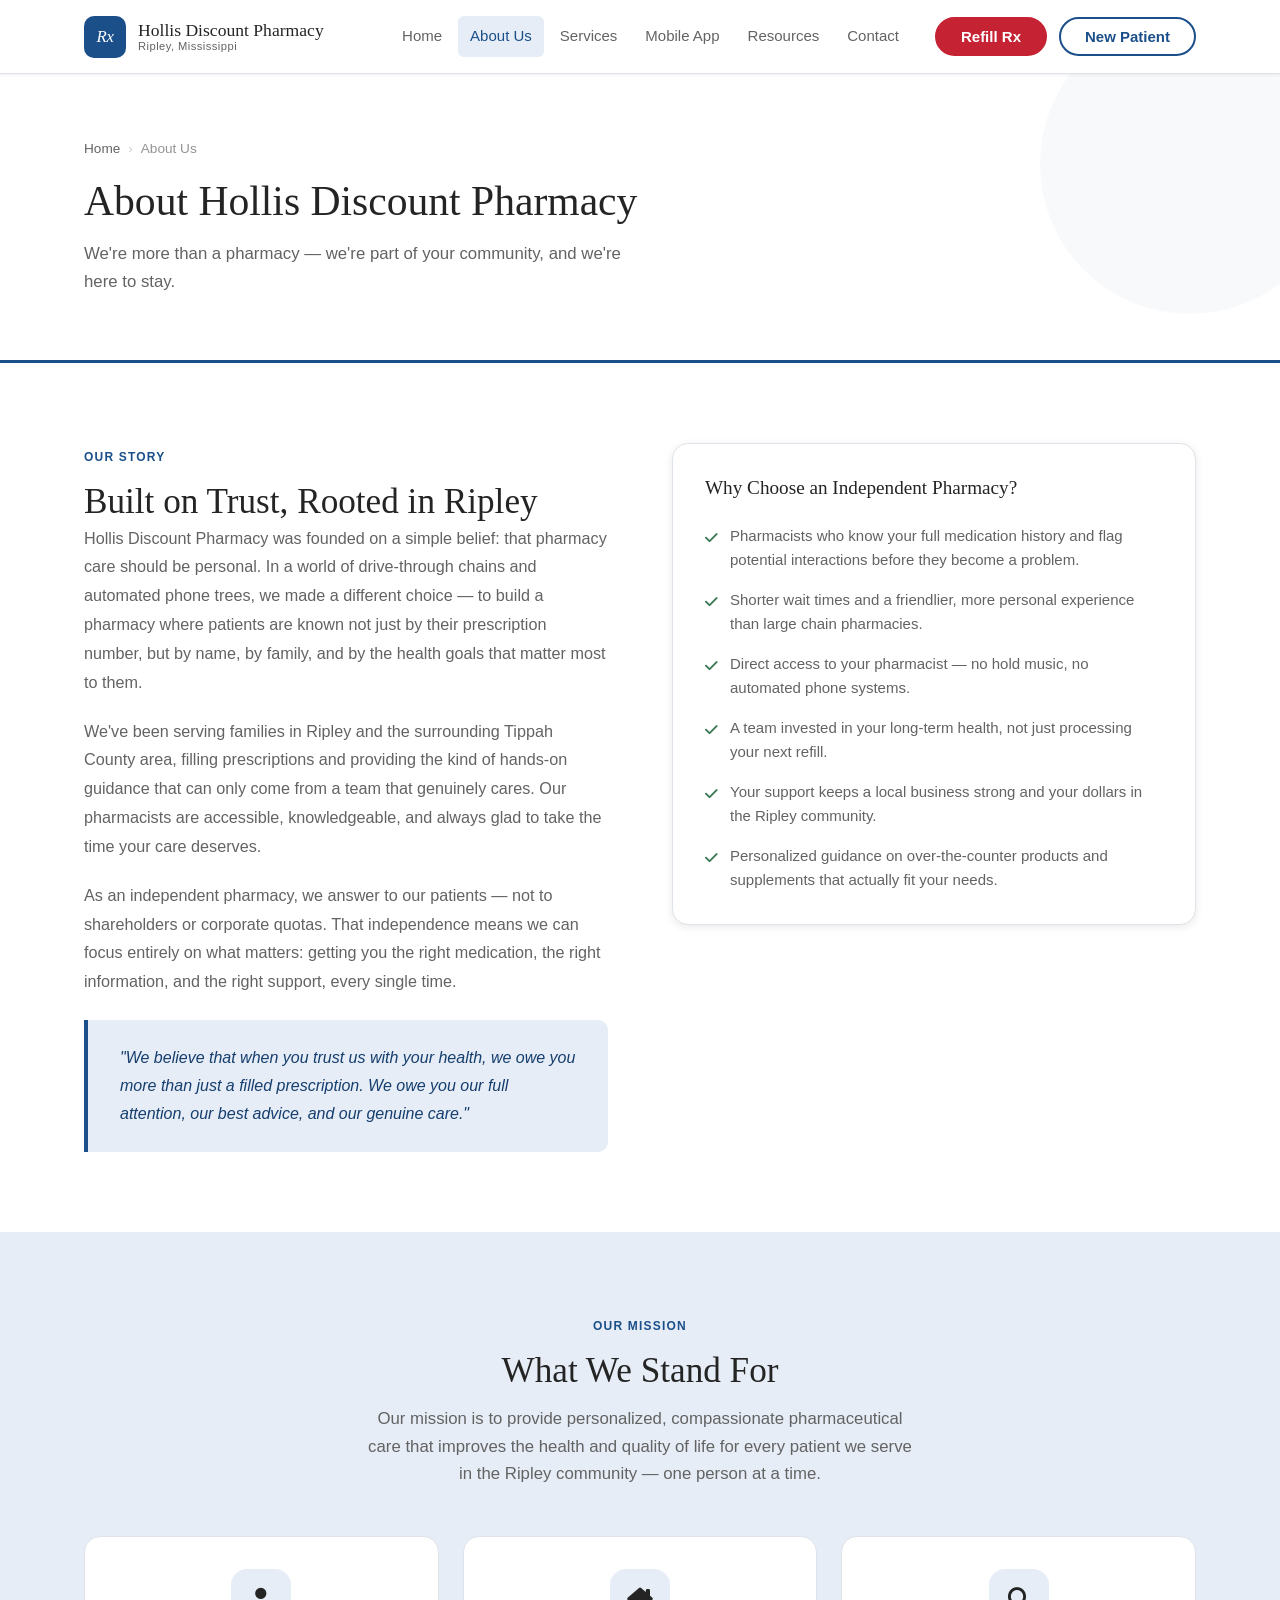
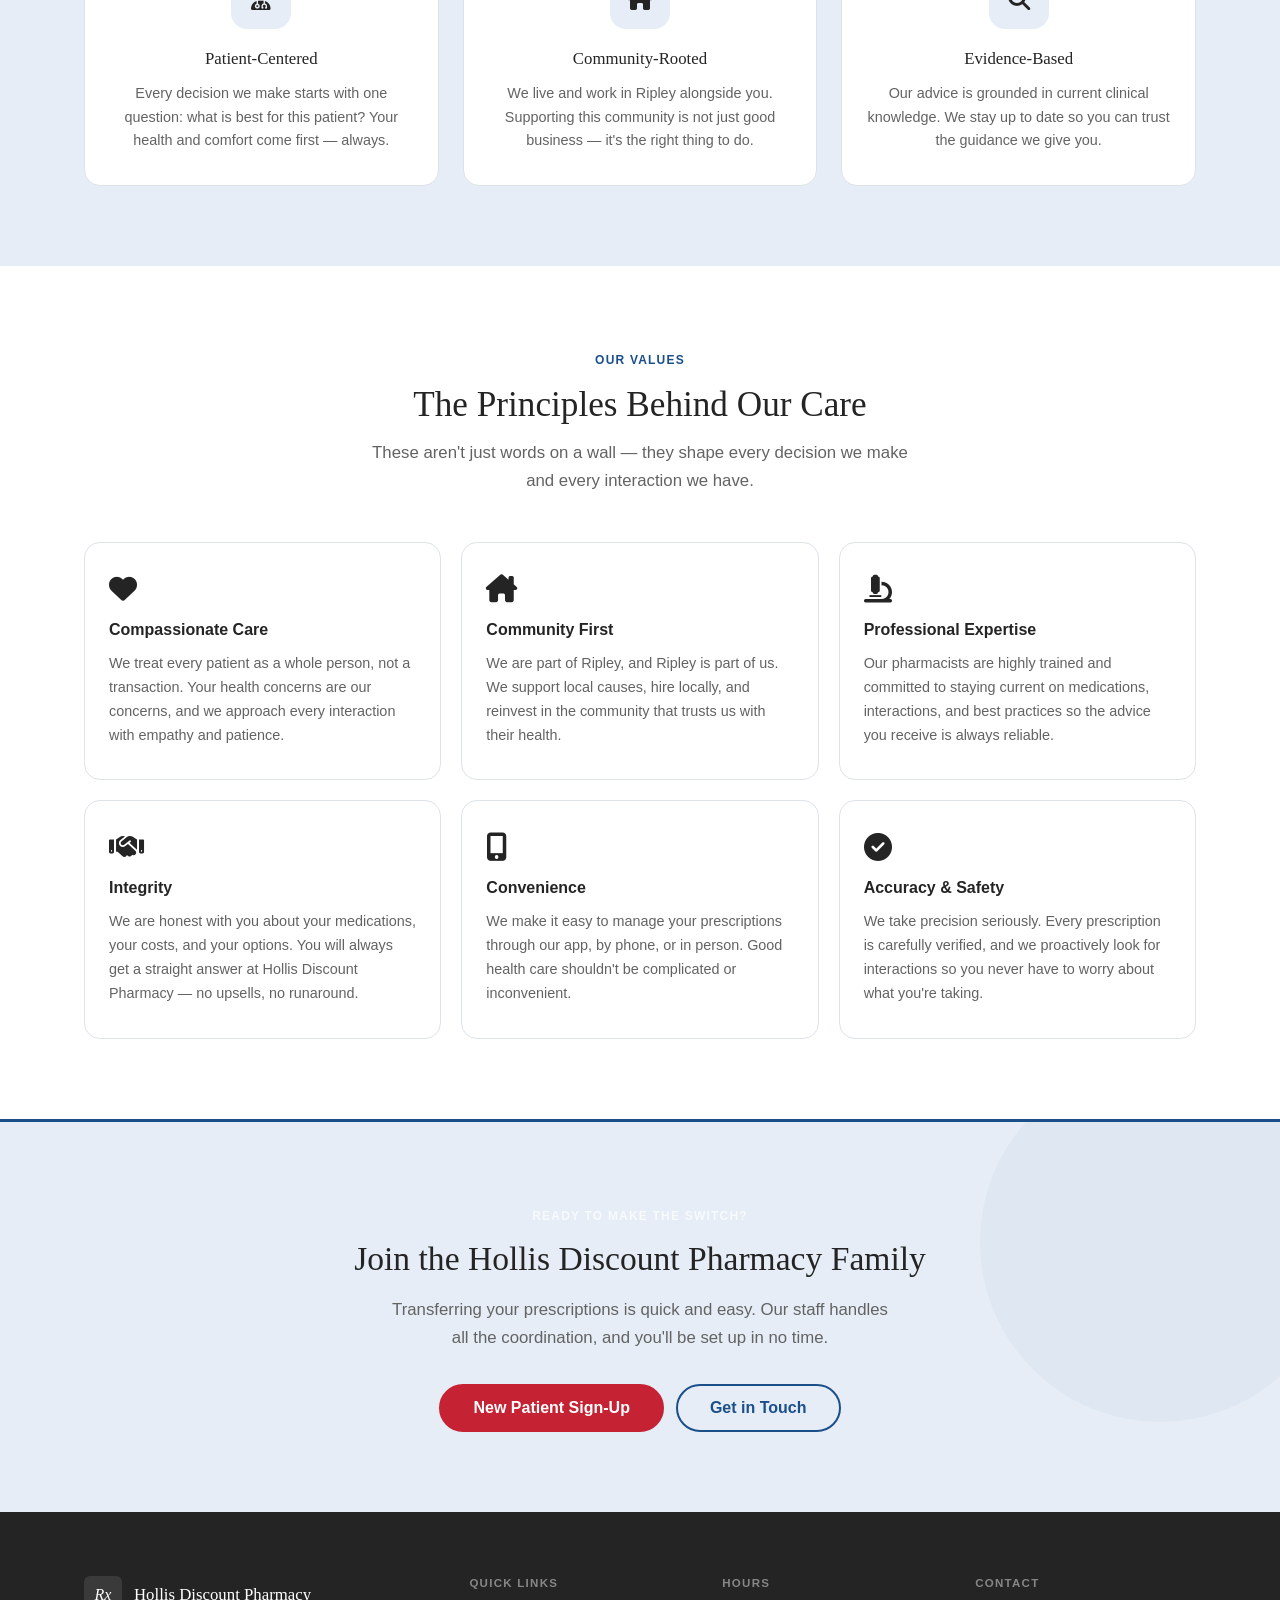
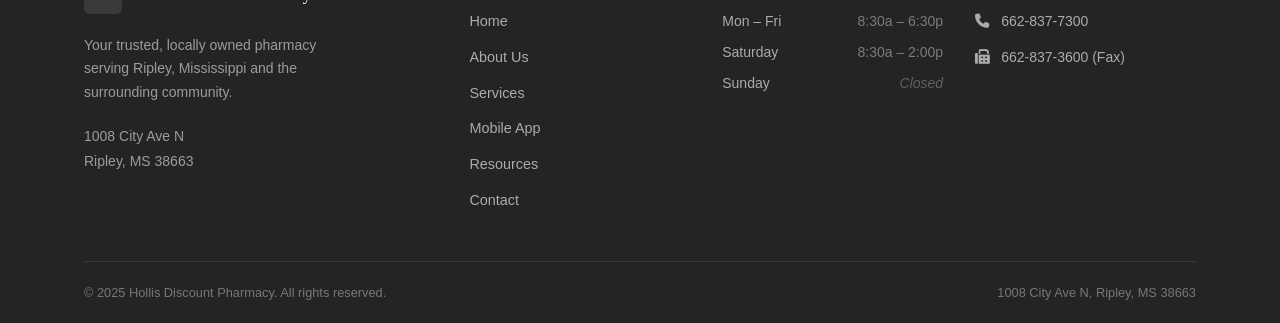
==== about.html @ 71c32801 "Initial commit" ====
<!DOCTYPE html>
<html lang="en">
<head>
  <meta charset="UTF-8" />
  <meta name="viewport" content="width=device-width, initial-scale=1.0" />
  <meta name="description" content="Learn about Hollis Discount Pharmacy — a locally owned, community-focused pharmacy in Ripley, Mississippi. Our story, mission, and core values." />
  <title>About Us — Hollis Discount Pharmacy</title>
  <link rel="stylesheet" href="styles.css" />
  <link rel="stylesheet" href="https://cdnjs.cloudflare.com/ajax/libs/font-awesome/6.5.1/css/all.min.css" />
</head>
<body>

  <!-- ============================================================
       SITE HEADER
       ============================================================ -->
  <header class="site-header">
    <div class="container header-inner">

      <a href="index.html" class="logo" aria-label="Hollis Discount Pharmacy — Home">
        <div class="logo-mark" aria-hidden="true">Rx</div>
        <div class="logo-text">
          <span class="logo-name">Hollis Discount Pharmacy</span>
          <span class="logo-tagline">Ripley, Mississippi</span>
        </div>
      </a>

      <nav class="main-nav" id="main-nav" aria-label="Main navigation">
        <ul class="nav-list">
          <li><a href="index.html">Home</a></li>
          <li><a href="about.html">About Us</a></li>
          <li><a href="services.html">Services</a></li>
          <li><a href="mobile-app.html">Mobile App</a></li>
          <li><a href="resources.html">Resources</a></li>
          <li><a href="contact.html">Contact</a></li>
        </ul>
        <div class="nav-mobile-actions">
          <a href="https://portal.digitalpharmacist.com/?pharmacy_id=de89efa8-b64d-4771-a202-6c72bf57dea4" class="btn btn-accent btn-lg">Refill a Prescription</a>
          <!-- TODO: Replace # with your new patient registration URL -->
          <a href="contact.html" class="btn btn-outline btn-lg">New Patient Sign-Up</a>
        </div>
      </nav>

      <div class="header-actions">
        <a href="https://portal.digitalpharmacist.com/?pharmacy_id=de89efa8-b64d-4771-a202-6c72bf57dea4" class="btn btn-accent">Refill Rx</a>
        <!-- TODO: Replace # with your new patient registration URL -->
        <a href="contact.html" class="btn btn-outline">New Patient</a>
      </div>

      <button
        class="mobile-menu-toggle"
        id="mobile-menu-toggle"
        aria-controls="main-nav"
        aria-expanded="false"
        aria-label="Toggle navigation menu"
      >
        <span></span>
        <span></span>
        <span></span>
      </button>

    </div>
  </header>
  <!-- END SITE HEADER -->


  <main>

    <!-- ────────────────────────────────────────────────────────
         PAGE HERO
         ──────────────────────────────────────────────────────── -->
    <section class="page-hero" aria-labelledby="page-title">
      <div class="container page-hero-inner">
        <nav class="breadcrumb" aria-label="Breadcrumb">
          <a href="index.html">Home</a>
          <span class="breadcrumb-sep" aria-hidden="true">›</span>
          <span aria-current="page">About Us</span>
        </nav>
        <h1 id="page-title">About Hollis Discount Pharmacy</h1>
        <p>We're more than a pharmacy — we're part of your community, and we're here to stay.</p>
      </div>
    </section>
    <!-- END PAGE HERO -->


    <!-- ────────────────────────────────────────────────────────
         OUR STORY
         ──────────────────────────────────────────────────────── -->
    <section class="section section--white" aria-labelledby="story-heading">
      <div class="container">
        <div class="story-grid">

          <div class="prose">
            <span class="section-label">Our Story</span>
            <h2 id="story-heading">Built on Trust, Rooted in Ripley</h2>
            <p>
              Hollis Discount Pharmacy was founded on a simple belief: that pharmacy care should be
              personal. In a world of drive-through chains and automated phone trees, we made
              a different choice — to build a pharmacy where patients are known not just by their
              prescription number, but by name, by family, and by the health goals that matter most
              to them.
            </p>
            <p>
              We've been serving families in Ripley and the surrounding Tippah County area,
              filling prescriptions and providing the kind of hands-on guidance that can only come
              from a team that genuinely cares. Our pharmacists are accessible, knowledgeable, and
              always glad to take the time your care deserves.
            </p>
            <p>
              As an independent pharmacy, we answer to our patients — not to shareholders or
              corporate quotas. That independence means we can focus entirely on what matters:
              getting you the right medication, the right information, and the right support,
              every single time.
            </p>

            <div class="story-callout">
              <p>
                "We believe that when you trust us with your health, we owe you more than just
                a filled prescription. We owe you our full attention, our best advice, and our
                genuine care."
              </p>
            </div>
          </div>

          <div>
            <div class="story-aside">
              <h3>Why Choose an Independent Pharmacy?</h3>
              <ul class="aside-list">
                <li class="aside-list-item">Pharmacists who know your full medication history and flag potential interactions before they become a problem.</li>
                <li class="aside-list-item">Shorter wait times and a friendlier, more personal experience than large chain pharmacies.</li>
                <li class="aside-list-item">Direct access to your pharmacist — no hold music, no automated phone systems.</li>
                <li class="aside-list-item">A team invested in your long-term health, not just processing your next refill.</li>
                <li class="aside-list-item">Your support keeps a local business strong and your dollars in the Ripley community.</li>
                <li class="aside-list-item">Personalized guidance on over-the-counter products and supplements that actually fit your needs.</li>
              </ul>
            </div>
          </div>

        </div>
      </div>
    </section>
    <!-- END OUR STORY -->


    <!-- ────────────────────────────────────────────────────────
         MISSION
         ──────────────────────────────────────────────────────── -->
    <section class="section section--alt" aria-labelledby="mission-heading">
      <div class="container">
        <div class="section-header section-header--center">
          <span class="section-label">Our Mission</span>
          <h2 id="mission-heading">What We Stand For</h2>
          <p>
            Our mission is to provide personalized, compassionate pharmaceutical care
            that improves the health and quality of life for every patient we serve in
            the Ripley community — one person at a time.
          </p>
        </div>

        <div class="grid-3">

          <div class="feature-card">
            <div class="feature-card-icon" aria-hidden="true"><i class="fa-solid fa-user-doctor"></i></div>
            <h3>Patient-Centered</h3>
            <p>
              Every decision we make starts with one question: what is best for this
              patient? Your health and comfort come first — always.
            </p>
          </div>

          <div class="feature-card">
            <div class="feature-card-icon" aria-hidden="true"><i class="fa-solid fa-house-chimney"></i></div>
            <h3>Community-Rooted</h3>
            <p>
              We live and work in Ripley alongside you. Supporting this community
              is not just good business — it's the right thing to do.
            </p>
          </div>

          <div class="feature-card">
            <div class="feature-card-icon" aria-hidden="true"><i class="fa-solid fa-magnifying-glass"></i></div>
            <h3>Evidence-Based</h3>
            <p>
              Our advice is grounded in current clinical knowledge. We stay up to date
              so you can trust the guidance we give you.
            </p>
          </div>

        </div>
      </div>
    </section>
    <!-- END MISSION -->


    <!-- ────────────────────────────────────────────────────────
         VALUES
         ──────────────────────────────────────────────────────── -->
    <section class="section section--white" aria-labelledby="values-heading">
      <div class="container">
        <div class="section-header section-header--center">
          <span class="section-label">Our Values</span>
          <h2 id="values-heading">The Principles Behind Our Care</h2>
          <p>These aren't just words on a wall — they shape every decision we make and every interaction we have.</p>
        </div>

        <div class="value-cards">

          <div class="value-card">
            <span class="value-card-icon" aria-hidden="true"><i class="fa-solid fa-heart"></i></span>
            <h3>Compassionate Care</h3>
            <p>We treat every patient as a whole person, not a transaction. Your health concerns are our concerns, and we approach every interaction with empathy and patience.</p>
          </div>

          <div class="value-card">
            <span class="value-card-icon" aria-hidden="true"><i class="fa-solid fa-house-chimney"></i></span>
            <h3>Community First</h3>
            <p>We are part of Ripley, and Ripley is part of us. We support local causes, hire locally, and reinvest in the community that trusts us with their health.</p>
          </div>

          <div class="value-card">
            <span class="value-card-icon" aria-hidden="true"><i class="fa-solid fa-microscope"></i></span>
            <h3>Professional Expertise</h3>
            <p>Our pharmacists are highly trained and committed to staying current on medications, interactions, and best practices so the advice you receive is always reliable.</p>
          </div>

          <div class="value-card">
            <span class="value-card-icon" aria-hidden="true"><i class="fa-solid fa-handshake"></i></span>
            <h3>Integrity</h3>
            <p>We are honest with you about your medications, your costs, and your options. You will always get a straight answer at Hollis Discount Pharmacy — no upsells, no runaround.</p>
          </div>

          <div class="value-card">
            <span class="value-card-icon" aria-hidden="true"><i class="fa-solid fa-mobile-screen-button"></i></span>
            <h3>Convenience</h3>
            <p>We make it easy to manage your prescriptions through our app, by phone, or in person. Good health care shouldn't be complicated or inconvenient.</p>
          </div>

          <div class="value-card">
            <span class="value-card-icon" aria-hidden="true"><i class="fa-solid fa-circle-check"></i></span>
            <h3>Accuracy & Safety</h3>
            <p>We take precision seriously. Every prescription is carefully verified, and we proactively look for interactions so you never have to worry about what you're taking.</p>
          </div>

        </div>
      </div>
    </section>
    <!-- END VALUES -->


    <!-- ────────────────────────────────────────────────────────
         CTA STRIP
         ──────────────────────────────────────────────────────── -->
    <section class="cta-strip" aria-labelledby="about-cta-heading">
      <div class="container">
        <span class="section-label section-label--light">Ready to Make the Switch?</span>
        <h2 id="about-cta-heading">Join the Hollis Discount Pharmacy Family</h2>
        <p>
          Transferring your prescriptions is quick and easy. Our staff handles all the
          coordination, and you'll be set up in no time.
        </p>
        <div class="btn-group">
          <!-- TODO: Replace # with your new patient registration URL -->
          <a href="contact.html" class="btn btn-accent btn-lg">New Patient Sign-Up</a>
          <a href="contact.html" class="btn btn-outline btn-lg">Get in Touch</a>
        </div>
      </div>
    </section>
    <!-- END CTA STRIP -->

  </main>


  <!-- ============================================================
       SITE FOOTER
       ============================================================ -->
  <footer class="site-footer" aria-label="Site footer">
    <div class="container">
      <div class="footer-grid">

        <div class="footer-col">
          <a href="index.html" class="footer-logo" aria-label="Hollis Discount Pharmacy — Home">
            <div class="footer-logo-mark" aria-hidden="true">Rx</div>
            <span class="footer-logo-name">Hollis Discount Pharmacy</span>
          </a>
          <p class="footer-tagline">
            Your trusted, locally owned pharmacy serving Ripley, Mississippi
            and the surrounding community.
          </p>
          <address class="footer-address">
            1008 City Ave N<br>
            Ripley, MS 38663
          </address>
        </div>

        <div class="footer-col">
          <h4>Quick Links</h4>
          <nav class="footer-links" aria-label="Footer navigation">
            <a href="index.html">Home</a>
            <a href="about.html">About Us</a>
            <a href="services.html">Services</a>
            <a href="mobile-app.html">Mobile App</a>
            <a href="resources.html">Resources</a>
            <a href="contact.html">Contact</a>
          </nav>
        </div>

        <div class="footer-col">
          <h4>Hours</h4>
          <div class="footer-hours">
            <div class="footer-hours-row">
              <span>Mon – Fri</span>
              <span>8:30a – 6:30p</span>
            </div>
            <div class="footer-hours-row">
              <span>Saturday</span>
              <span>8:30a – 2:00p</span>
            </div>
            <div class="footer-hours-row">
              <span>Sunday</span>
              <span class="closed">Closed</span>
            </div>
          </div>
        </div>

        <div class="footer-col">
          <h4>Contact</h4>
          <div class="footer-contact-links">
            <a href="tel:6628377300" class="footer-contact-link">
              <span aria-hidden="true"><i class="fa-solid fa-phone"></i></span> 662-837-7300
            </a>
            <a href="tel:6628373600" class="footer-contact-link">
              <span aria-hidden="true"><i class="fa-solid fa-fax"></i></span> 662-837-3600 (Fax)
            </a>
          </div>
        </div>

      </div>

      <div class="footer-bottom">
        <span>&copy; 2025 Hollis Discount Pharmacy. All rights reserved.</span>
        <span>1008 City Ave N, Ripley, MS 38663</span>
      </div>
    </div>
  </footer>
  <!-- END SITE FOOTER -->


  <script src="script.js"></script>
</body>
</html>
---- styles.css ----
/* ==================================================
   Hollis Discount Pharmacy — Main Stylesheet
   styles.css
   ==================================================

   Table of Contents
   -------------------------------------------------
   1.  CSS Custom Properties
   2.  Reset & Base
   3.  Typography
   4.  Container & Layout
   5.  Buttons
   6.  Site Header & Logo
   7.  Navigation
   8.  Mobile Menu Toggle
   9.  Home Hero
   10. Quick Action Cards
   11. Welcome / Trust Section
   12. Hours Section
   13. Contact Info Strip
   14. CTA Strip
   15. Subpage Hero (Interior Pages)
   16. Content Sections (Shared)
   17. Service Items
   18. Value / Feature Cards
   19. About Page
   20. Mobile App Page
   21. Resources & FAQ Page
   22. Contact Page
   23. Contact Form
   24. Map Placeholder
   25. Site Footer
   26. Utilities
   27. Responsive — Tablet (max-width: 960px)
   28. Responsive — Mobile (max-width: 640px)
   ================================================== */


/* ─── 1. CSS Custom Properties ─────────────────────────────── */

:root {
  /* Brand colors */
  --clr-primary:         #1B4F8A;
  --clr-primary-dark:    #153E6E;
  --clr-primary-darker:  #0E2A4D;
  --clr-primary-light:   #E6EDF6;

  --clr-accent:          #C52233;
  --clr-accent-dark:     #A41C2B;
  --clr-accent-light:    #FCEBED;

  --clr-green:           #3A7855;
  --clr-green-light:     #E8F4ED;

  /* Neutrals */
  --clr-text:            #242424;
  --clr-text-muted:      #636363;
  --clr-text-light:      #939393;
  --clr-bg:              #FFFFFF;
  --clr-bg-alt:          #E6EDF6;
  --clr-white:           #FFFFFF;
  --clr-border:          #DDE3E8;
  --clr-border-dark:     #C5CDD4;

  /* Spacing scale */
  --sp-1:   0.25rem;
  --sp-2:   0.5rem;
  --sp-3:   0.75rem;
  --sp-4:   1rem;
  --sp-5:   1.25rem;
  --sp-6:   1.5rem;
  --sp-8:   2rem;
  --sp-10:  2.5rem;
  --sp-12:  3rem;
  --sp-16:  4rem;
  --sp-20:  5rem;
  --sp-24:  6rem;

  /* Border radius */
  --r-xs:   4px;
  --r-sm:   6px;
  --r:      10px;
  --r-lg:   16px;
  --r-xl:   24px;
  --r-full: 9999px;

  /* Shadows */
  --sh-xs: 0 1px 3px rgba(0, 0, 0, 0.07);
  --sh-sm: 0 2px 8px rgba(0, 0, 0, 0.09);
  --sh:    0 4px 16px rgba(0, 0, 0, 0.11);
  --sh-md: 0 8px 24px rgba(0, 0, 0, 0.13);
  --sh-lg: 0 16px 48px rgba(0, 0, 0, 0.15);

  /* Typography */
  --font-body:  -apple-system, BlinkMacSystemFont, 'Segoe UI', Roboto,
                Oxygen-Sans, Ubuntu, Cantarell, 'Helvetica Neue', sans-serif;
  --font-serif: Georgia, 'Palatino Linotype', 'Book Antiqua', Palatino, serif;

  /* Layout */
  --max-w:  1160px;
  --hdr-h:  74px;

  /* Transitions */
  --tr:      0.18s ease;
  --tr-slow: 0.30s ease;
}


/* ─── 2. Reset & Base ───────────────────────────────────────── */

*,
*::before,
*::after {
  box-sizing: border-box;
  margin: 0;
  padding: 0;
}

html {
  scroll-behavior: smooth;
  -webkit-text-size-adjust: 100%;
}

body {
  font-family: var(--font-body);
  font-size: 1rem;
  line-height: 1.65;
  color: var(--clr-text);
  background-color: var(--clr-bg);
  -webkit-font-smoothing: antialiased;
  -moz-osx-font-smoothing: grayscale;
}

body.nav-is-open {
  overflow: hidden;
}

img {
  max-width: 100%;
  height: auto;
  display: block;
}

a {
  color: var(--clr-primary);
  text-decoration: none;
  transition: color var(--tr);
}

a:hover {
  color: var(--clr-primary-dark);
}

ul,
ol {
  list-style: none;
}

table {
  border-collapse: collapse;
  width: 100%;
}

input,
textarea,
select,
button {
  font-family: inherit;
  font-size: inherit;
}


/* ─── 3. Typography ─────────────────────────────────────────── */

h1,
h2,
h3,
h4,
h5,
h6 {
  font-family: var(--font-serif);
  line-height: 1.25;
  color: var(--clr-text);
  font-weight: normal;
}

h1 { font-size: clamp(2rem, 5vw, 3rem); }
h2 { font-size: clamp(1.6rem, 3.5vw, 2.2rem); }
h3 { font-size: clamp(1.15rem, 2.5vw, 1.5rem); }
h4 { font-size: 1rem;      font-family: var(--font-body); font-weight: 700; }
h5 { font-size: 0.9375rem; font-family: var(--font-body); font-weight: 700; }

p {
  margin-bottom: var(--sp-4);
  color: var(--clr-text-muted);
  max-width: 68ch;
}

p:last-child {
  margin-bottom: 0;
}

strong {
  color: var(--clr-text);
  font-weight: 600;
}

/* Eyebrow / section labels */
.section-label {
  display: inline-block;
  font-family: var(--font-body);
  font-size: 0.75rem;
  font-weight: 700;
  letter-spacing: 0.1em;
  text-transform: uppercase;
  color: var(--clr-primary);
  margin-bottom: var(--sp-3);
}

.section-label--accent {
  color: var(--clr-accent);
}

.section-label--light {
  color: rgba(255, 255, 255, 0.70);
}


/* ─── 4. Container & Layout ─────────────────────────────────── */

.container {
  width: 100%;
  max-width: var(--max-w);
  margin-left: auto;
  margin-right: auto;
  padding-left: var(--sp-6);
  padding-right: var(--sp-6);
}

.section {
  padding-top: var(--sp-20);
  padding-bottom: var(--sp-20);
}

.section--sm {
  padding-top: var(--sp-12);
  padding-bottom: var(--sp-12);
}

.section--lg {
  padding-top: var(--sp-24);
  padding-bottom: var(--sp-24);
}

.section--alt   { background-color: var(--clr-bg-alt); }
.section--white { background-color: var(--clr-white); }
.section--primary { background-color: var(--clr-primary-light); color: var(--clr-text); }
.section--dark    { background-color: #242424; color: var(--clr-white); }

.section-header {
  margin-bottom: var(--sp-12);
}

.section-header h2 {
  margin-bottom: var(--sp-3);
}

.section-header p {
  font-size: 1.05rem;
  max-width: 60ch;
}

.section-header--center {
  text-align: center;
}

.section-header--center p {
  margin-left: auto;
  margin-right: auto;
}

/* Grid helpers */
.grid-2 {
  display: grid;
  grid-template-columns: 1fr 1fr;
  gap: var(--sp-8);
  align-items: start;
}

.grid-3 {
  display: grid;
  grid-template-columns: repeat(3, 1fr);
  gap: var(--sp-6);
}

.grid-4 {
  display: grid;
  grid-template-columns: repeat(4, 1fr);
  gap: var(--sp-6);
}


/* ─── 5. Buttons ────────────────────────────────────────────── */

.btn {
  display: inline-flex;
  align-items: center;
  justify-content: center;
  gap: var(--sp-2);
  padding: 0.625rem var(--sp-6);
  border: 2px solid transparent;
  border-radius: var(--r-full);
  font-family: var(--font-body);
  font-size: 0.9375rem;
  font-weight: 600;
  line-height: 1;
  cursor: pointer;
  text-decoration: none;
  white-space: nowrap;
  transition: background-color var(--tr), color var(--tr),
              border-color var(--tr), transform var(--tr), box-shadow var(--tr);
  -webkit-user-select: none;
  user-select: none;
}

.btn:focus-visible {
  outline: 3px solid var(--clr-accent);
  outline-offset: 3px;
}

.btn:active {
  transform: translateY(1px);
}

/* Primary — teal fill */
.btn-primary {
  background-color: var(--clr-primary);
  border-color: var(--clr-primary);
  color: var(--clr-white);
}

.btn-primary:hover {
  background-color: var(--clr-primary-dark);
  border-color: var(--clr-primary-dark);
  color: var(--clr-white);
  box-shadow: var(--sh-sm);
}

/* Accent — orange fill (main CTA) */
.btn-accent {
  background-color: var(--clr-accent);
  border-color: var(--clr-accent);
  color: var(--clr-white);
}

.btn-accent:hover {
  background-color: var(--clr-accent-dark);
  border-color: var(--clr-accent-dark);
  color: var(--clr-white);
  box-shadow: var(--sh-sm);
}

/* Outline — teal border on light background */
.btn-outline {
  background-color: transparent;
  border-color: var(--clr-primary);
  color: var(--clr-primary);
}

.btn-outline:hover {
  background-color: var(--clr-primary);
  color: var(--clr-white);
}

/* Outline white — white border on dark background */
.btn-outline-white {
  background-color: transparent;
  border-color: rgba(255, 255, 255, 0.70);
  color: var(--clr-white);
}

.btn-outline-white:hover {
  background-color: var(--clr-white);
  border-color: var(--clr-white);
  color: var(--clr-primary-dark);
}

/* Ghost */
.btn-ghost {
  background-color: transparent;
  border-color: transparent;
  color: var(--clr-primary);
  padding-left: var(--sp-3);
  padding-right: var(--sp-3);
}

.btn-ghost:hover {
  background-color: var(--clr-primary-light);
  color: var(--clr-primary-dark);
}

/* Sizes */
.btn-sm {
  padding: var(--sp-2) var(--sp-4);
  font-size: 0.875rem;
}

.btn-lg {
  padding: 0.875rem var(--sp-8);
  font-size: 1rem;
}

/* Button group */
.btn-group {
  display: flex;
  flex-wrap: wrap;
  gap: var(--sp-3);
  align-items: center;
}


/* ─── 6. Site Header & Logo ─────────────────────────────────── */

.site-header {
  position: sticky;
  top: 0;
  left: 0;
  right: 0;
  z-index: 100;
  height: var(--hdr-h);
  background-color: var(--clr-white);
  border-bottom: 1px solid var(--clr-border);
  box-shadow: var(--sh-xs);
}

.header-inner {
  display: flex;
  align-items: center;
  gap: var(--sp-6);
  height: 100%;
}

.logo {
  display: flex;
  align-items: center;
  gap: var(--sp-3);
  text-decoration: none;
  flex-shrink: 0;
}

.logo-mark {
  width: 42px;
  height: 42px;
  background-color: var(--clr-primary);
  border-radius: var(--r);
  display: flex;
  align-items: center;
  justify-content: center;
  color: var(--clr-white);
  font-family: var(--font-serif);
  font-size: 1.05rem;
  font-style: italic;
  flex-shrink: 0;
  letter-spacing: -0.02em;
  transition: background-color var(--tr);
}

.logo:hover .logo-mark {
  background-color: var(--clr-primary-dark);
}

.logo-text {
  display: flex;
  flex-direction: column;
  line-height: 1.15;
}

.logo-name {
  font-family: var(--font-serif);
  font-size: 1.1rem;
  color: var(--clr-text);
  font-weight: normal;
  transition: color var(--tr);
}

.logo-tagline {
  font-size: 0.7rem;
  color: var(--clr-text-muted);
  letter-spacing: 0.04em;
}

.logo:hover .logo-name {
  color: var(--clr-primary);
}


/* ─── 7. Navigation ─────────────────────────────────────────── */

.main-nav {
  margin-left: auto;
}

.nav-list {
  display: flex;
  align-items: center;
  gap: var(--sp-1);
}

.nav-list a {
  display: block;
  padding: var(--sp-2) var(--sp-3);
  font-size: 0.9375rem;
  font-weight: 500;
  color: var(--clr-text-muted);
  border-radius: var(--r-sm);
  text-decoration: none;
  transition: color var(--tr), background-color var(--tr);
}

.nav-list a:hover,
.nav-list a.active {
  color: var(--clr-primary);
  background-color: var(--clr-primary-light);
}

.header-actions {
  display: flex;
  align-items: center;
  gap: var(--sp-3);
  flex-shrink: 0;
}

/* Mobile actions shown inside the open nav panel */
.nav-mobile-actions {
  display: none;
}


/* ─── 8. Mobile Menu Toggle ─────────────────────────────────── */

.mobile-menu-toggle {
  display: none;
  flex-direction: column;
  justify-content: center;
  gap: 5px;
  width: 40px;
  height: 40px;
  background: none;
  border: none;
  border-radius: var(--r-sm);
  cursor: pointer;
  padding: var(--sp-2);
  margin-left: auto;
  flex-shrink: 0;
  transition: background-color var(--tr);
}

.mobile-menu-toggle:hover {
  background-color: var(--clr-primary-light);
}

.mobile-menu-toggle span {
  display: block;
  width: 100%;
  height: 2px;
  background-color: var(--clr-text);
  border-radius: 2px;
  transition: transform var(--tr), opacity var(--tr);
  transform-origin: center;
}

.mobile-menu-toggle.is-active span:nth-child(1) {
  transform: translateY(7px) rotate(45deg);
}

.mobile-menu-toggle.is-active span:nth-child(2) {
  opacity: 0;
  transform: scaleX(0);
}

.mobile-menu-toggle.is-active span:nth-child(3) {
  transform: translateY(-7px) rotate(-45deg);
}


/* ─── 9. Home Hero ──────────────────────────────────────────── */

.hero {
  background: var(--clr-white);
  color: var(--clr-text);
  padding: var(--sp-24) 0;
  position: relative;
  overflow: hidden;
  border-bottom: 3px solid var(--clr-primary);
}

/* Decorative background shapes */
.hero::before {
  content: '';
  position: absolute;
  top: -80px;
  right: -80px;
  width: 440px;
  height: 440px;
  background: rgba(27, 79, 138, 0.03);
  border-radius: 50%;
  pointer-events: none;
}

.hero::after {
  content: '';
  position: absolute;
  bottom: -100px;
  left: 8%;
  width: 320px;
  height: 320px;
  background: rgba(27, 79, 138, 0.03);
  border-radius: 50%;
  pointer-events: none;
}

.hero-inner {
  position: relative;
  z-index: 1;
  max-width: 720px;
}

.hero-badge {
  display: inline-flex;
  align-items: center;
  gap: var(--sp-2);
  background: var(--clr-primary-light);
  border: 1px solid var(--clr-border);
  border-radius: var(--r-full);
  padding: var(--sp-2) var(--sp-4);
  font-size: 0.78rem;
  font-weight: 700;
  letter-spacing: 0.07em;
  text-transform: uppercase;
  color: var(--clr-primary);
  margin-bottom: var(--sp-5);
}

.hero-badge-dot {
  width: 7px;
  height: 7px;
  background-color: var(--clr-primary);
  border-radius: 50%;
  display: inline-block;
  flex-shrink: 0;
}

.hero h1 {
  color: var(--clr-text);
  margin-bottom: var(--sp-5);
  font-size: clamp(2.1rem, 5vw, 3.25rem);
  line-height: 1.18;
}

.hero-sub {
  font-size: 1.1rem;
  color: var(--clr-text-muted);
  max-width: 55ch;
  line-height: 1.75;
  margin-bottom: var(--sp-8);
}

.hero-actions {
  display: flex;
  flex-wrap: wrap;
  gap: var(--sp-3);
  align-items: center;
  margin-bottom: var(--sp-8);
}

.hero-note {
  font-size: 0.875rem;
  color: var(--clr-text-light);
  border-top: 1px solid var(--clr-border);
  padding-top: var(--sp-5);
}

.hero-note strong {
  color: var(--clr-text-muted);
}


/* ─── 10. Quick Action Cards ────────────────────────────────── */

.action-cards {
  display: grid;
  grid-template-columns: repeat(4, 1fr);
  gap: var(--sp-5);
}

.action-card {
  background-color: var(--clr-white);
  border-radius: var(--r-lg);
  box-shadow: var(--sh);
  padding: var(--sp-8) var(--sp-6);
  text-align: center;
  text-decoration: none;
  color: var(--clr-text);
  border: 1px solid var(--clr-border);
  display: flex;
  flex-direction: column;
  align-items: center;
  gap: var(--sp-3);
  transition: transform var(--tr-slow), box-shadow var(--tr-slow), border-color var(--tr);
}

.action-card:hover {
  transform: translateY(-5px);
  box-shadow: var(--sh-lg);
  border-color: var(--clr-primary);
  color: var(--clr-text);
}

.action-card-icon {
  width: 56px;
  height: 56px;
  border-radius: var(--r);
  display: flex;
  align-items: center;
  justify-content: center;
  font-size: 1.4rem;
  flex-shrink: 0;
}

.action-card-icon--primary { background-color: var(--clr-primary-light); color: var(--clr-primary); }
.action-card-icon--accent  { background-color: var(--clr-accent-light);  color: var(--clr-accent); }
.action-card-icon--green   { background-color: var(--clr-green-light);   color: var(--clr-green); }

.action-card h3 {
  font-family: var(--font-body);
  font-size: 0.9375rem;
  font-weight: 700;
  color: var(--clr-text);
  line-height: 1.3;
}

.action-card p {
  font-size: 0.875rem;
  color: var(--clr-text-muted);
  margin: 0;
  max-width: none;
  line-height: 1.55;
}

.action-card-arrow {
  font-size: 1rem;
  color: var(--clr-primary);
  font-weight: 700;
  margin-top: var(--sp-1);
}


/* ─── 11. Welcome / Trust Section ───────────────────────────── */

.welcome-grid {
  display: grid;
  grid-template-columns: 1fr 1fr;
  gap: var(--sp-12);
  align-items: start;
}

.welcome-text h2 {
  margin-bottom: var(--sp-5);
}

.trust-points {
  display: flex;
  flex-direction: column;
  gap: var(--sp-6);
}

.trust-point {
  display: flex;
  gap: var(--sp-4);
  align-items: flex-start;
}

.trust-point-icon {
  width: 44px;
  height: 44px;
  flex-shrink: 0;
  background-color: var(--clr-primary-light);
  border-radius: var(--r);
  display: flex;
  align-items: center;
  justify-content: center;
  font-size: 1.15rem;
}

.trust-point-body h4 {
  margin-bottom: var(--sp-1);
}

.trust-point-body p {
  font-size: 0.9rem;
  margin: 0;
  max-width: none;
}


/* ─── 12. Hours Section ─────────────────────────────────────── */

.hours-grid {
  display: grid;
  grid-template-columns: 1fr 1fr;
  gap: var(--sp-12);
  align-items: start;
}

.hours-info h2 {
  margin-bottom: var(--sp-5);
}

.hours-table-wrap {
  overflow-x: auto;
}

.hours-table {
  width: 100%;
  border-radius: var(--r);
  overflow: hidden;
  box-shadow: var(--sh-sm);
  background-color: var(--clr-white);
}

.hours-table tr {
  border-bottom: 1px solid var(--clr-border);
}

.hours-table tr:last-child {
  border-bottom: none;
}

.hours-table td {
  padding: var(--sp-4) var(--sp-5);
  font-size: 0.9375rem;
}

.hours-table td:first-child {
  font-weight: 600;
  color: var(--clr-text);
  width: 50%;
}

.hours-table td:last-child {
  color: var(--clr-text-muted);
  text-align: right;
}

.hours-closed {
  color: var(--clr-text-light) !important;
  font-style: italic;
}

.hours-contact-links {
  display: flex;
  flex-direction: column;
  gap: var(--sp-3);
  margin-top: var(--sp-6);
}

.hours-contact-link {
  display: flex;
  align-items: center;
  gap: var(--sp-3);
  font-size: 0.9375rem;
  font-weight: 500;
  color: var(--clr-text);
  text-decoration: none;
  padding: var(--sp-3) var(--sp-4);
  background-color: var(--clr-white);
  border-radius: var(--r);
  border: 1px solid var(--clr-border);
  transition: border-color var(--tr), box-shadow var(--tr), color var(--tr);
}

.hours-contact-link:hover {
  border-color: var(--clr-primary);
  box-shadow: var(--sh-sm);
  color: var(--clr-primary);
}

.hours-contact-link span {
  font-size: 1rem;
}


/* ─── 13. Contact Info Strip ────────────────────────────────── */

.contact-strip {
  background-color: var(--clr-white);
  border-top: 1px solid var(--clr-border);
  border-bottom: 1px solid var(--clr-border);
}

.contact-strip-inner {
  display: flex;
  align-items: center;
  justify-content: space-between;
  gap: var(--sp-6);
  flex-wrap: wrap;
  padding: var(--sp-8) 0;
}

.contact-strip-item {
  display: flex;
  align-items: center;
  gap: var(--sp-3);
  font-size: 0.9375rem;
}

.contact-strip-icon {
  width: 38px;
  height: 38px;
  background-color: var(--clr-primary-light);
  border-radius: var(--r);
  display: flex;
  align-items: center;
  justify-content: center;
  font-size: 0.95rem;
  flex-shrink: 0;
}

.contact-strip-item strong {
  display: block;
  font-size: 0.72rem;
  text-transform: uppercase;
  letter-spacing: 0.06em;
  color: var(--clr-text-light);
  margin-bottom: 2px;
  font-weight: 700;
}

.contact-strip-item a,
.contact-strip-item span {
  color: var(--clr-text);
  font-weight: 500;
}

.contact-strip-item a:hover {
  color: var(--clr-primary);
}


/* ─── 14. CTA Strip ─────────────────────────────────────────── */

.cta-strip {
  background: var(--clr-primary-light);
  color: var(--clr-text);
  padding: var(--sp-20) 0;
  text-align: center;
  position: relative;
  overflow: hidden;
  border-top: 3px solid var(--clr-primary);
}

.cta-strip::before {
  content: '';
  position: absolute;
  top: -60px;
  right: -60px;
  width: 360px;
  height: 360px;
  background: rgba(27, 79, 138, 0.03);
  border-radius: 50%;
  pointer-events: none;
}

.cta-strip h2 {
  color: var(--clr-text);
  margin-bottom: var(--sp-4);
  font-size: clamp(1.5rem, 3.5vw, 2.1rem);
  position: relative;
  z-index: 1;
}

.cta-strip p {
  color: var(--clr-text-muted);
  max-width: 54ch;
  margin-left: auto;
  margin-right: auto;
  margin-bottom: var(--sp-8);
  font-size: 1.05rem;
  position: relative;
  z-index: 1;
}

.cta-strip .btn-group {
  justify-content: center;
  position: relative;
  z-index: 1;
}


/* ─── 15. Subpage Hero ──────────────────────────────────────── */

.page-hero {
  background: var(--clr-white);
  color: var(--clr-text);
  padding: var(--sp-16) 0;
  position: relative;
  overflow: hidden;
  border-bottom: 3px solid var(--clr-primary);
}

.page-hero::before {
  content: '';
  position: absolute;
  top: -60px;
  right: -60px;
  width: 300px;
  height: 300px;
  background: rgba(27, 79, 138, 0.03);
  border-radius: 50%;
  pointer-events: none;
}

.page-hero-inner {
  position: relative;
  z-index: 1;
}

.page-hero h1 {
  color: var(--clr-text);
  margin-bottom: var(--sp-3);
  font-size: clamp(1.8rem, 4vw, 2.6rem);
}

.page-hero p {
  color: var(--clr-text-muted);
  font-size: 1.05rem;
  max-width: 58ch;
  margin: 0;
}

.breadcrumb {
  display: flex;
  align-items: center;
  gap: var(--sp-2);
  font-size: 0.85rem;
  color: var(--clr-text-light);
  margin-bottom: var(--sp-4);
}

.breadcrumb a {
  color: var(--clr-text-muted);
  text-decoration: none;
  transition: color var(--tr);
}

.breadcrumb a:hover {
  color: var(--clr-primary);
}

.breadcrumb-sep {
  opacity: 0.45;
}


/* ─── 16. Content Sections (Shared) ────────────────────────── */

.prose p {
  max-width: none;
  font-size: 1.0125rem;
  line-height: 1.78;
  color: var(--clr-text-muted);
  margin-bottom: var(--sp-5);
}

.content-lead {
  font-size: 1.15rem;
  color: var(--clr-text-muted);
  line-height: 1.78;
  max-width: 72ch;
  margin-bottom: var(--sp-6);
}


/* ─── 17. Service Items ─────────────────────────────────────── */

.service-list {
  display: flex;
  flex-direction: column;
  gap: var(--sp-4);
}

.service-item {
  display: grid;
  grid-template-columns: 64px 1fr;
  gap: var(--sp-6);
  align-items: start;
  background-color: var(--clr-white);
  border-radius: var(--r-lg);
  border: 1px solid var(--clr-border);
  padding: var(--sp-8);
  transition: border-color var(--tr), box-shadow var(--tr);
}

.service-item:hover {
  border-color: var(--clr-primary);
  box-shadow: var(--sh);
}

.service-item-icon {
  width: 56px;
  height: 56px;
  background-color: var(--clr-primary-light);
  border-radius: var(--r);
  display: flex;
  align-items: center;
  justify-content: center;
  font-size: 1.35rem;
  flex-shrink: 0;
}

.service-item-icon--accent { background-color: var(--clr-accent-light); }
.service-item-icon--green  { background-color: var(--clr-green-light);  }

.service-item-body h3 {
  font-size: 1.15rem;
  margin-bottom: var(--sp-2);
}

.service-item-body p {
  font-size: 0.95rem;
  max-width: none;
  margin-bottom: var(--sp-5);
}

.service-item-body .btn {
  font-size: 0.875rem;
  padding: 0.5rem var(--sp-4);
}


/* ─── 18. Value / Feature Cards ─────────────────────────────── */

.feature-card {
  background-color: var(--clr-white);
  border-radius: var(--r-lg);
  border: 1px solid var(--clr-border);
  padding: var(--sp-8) var(--sp-6);
  text-align: center;
  transition: transform var(--tr-slow), box-shadow var(--tr-slow);
}

.feature-card:hover {
  transform: translateY(-4px);
  box-shadow: var(--sh);
}

.feature-card-icon {
  width: 60px;
  height: 60px;
  margin: 0 auto var(--sp-5);
  background-color: var(--clr-primary-light);
  border-radius: var(--r-lg);
  display: flex;
  align-items: center;
  justify-content: center;
  font-size: 1.4rem;
}

.feature-card h3 {
  font-size: 1.05rem;
  margin-bottom: var(--sp-3);
}

.feature-card p {
  font-size: 0.9rem;
  margin: 0;
  max-width: none;
}


/* ─── 19. About Page ────────────────────────────────────────── */

.story-grid {
  display: grid;
  grid-template-columns: 1fr 1fr;
  gap: var(--sp-16);
  align-items: start;
}

.story-callout {
  background-color: var(--clr-primary-light);
  border-left: 4px solid var(--clr-primary);
  border-radius: 0 var(--r) var(--r) 0;
  padding: var(--sp-6) var(--sp-8);
  margin-top: var(--sp-6);
}

.story-callout p {
  font-size: 1rem;
  color: var(--clr-primary-dark);
  margin: 0;
  max-width: none;
  font-style: italic;
  line-height: 1.75;
}

.story-aside {
  background-color: var(--clr-white);
  border-radius: var(--r-lg);
  border: 1px solid var(--clr-border);
  padding: var(--sp-8);
  box-shadow: var(--sh-sm);
}

.story-aside h3 {
  font-size: 1.2rem;
  margin-bottom: var(--sp-6);
}

.aside-list {
  display: flex;
  flex-direction: column;
  gap: var(--sp-4);
}

.aside-list-item {
  display: flex;
  align-items: flex-start;
  gap: var(--sp-3);
  font-size: 0.9375rem;
  color: var(--clr-text-muted);
  line-height: 1.6;
}

.aside-list-item::before {
  content: '\f00c';
  font-family: 'Font Awesome 6 Free';
  font-weight: 900;
  color: var(--clr-green);
  flex-shrink: 0;
  font-size: 0.9rem;
  margin-top: 2px;
}

.value-cards {
  display: grid;
  grid-template-columns: repeat(3, 1fr);
  gap: var(--sp-5);
}

.value-card {
  background-color: var(--clr-white);
  border-radius: var(--r-lg);
  border: 1px solid var(--clr-border);
  padding: var(--sp-8) var(--sp-6);
  transition: border-color var(--tr), box-shadow var(--tr);
}

.value-card:hover {
  border-color: var(--clr-primary);
  box-shadow: var(--sh-sm);
}

.value-card-icon {
  font-size: 1.75rem;
  margin-bottom: var(--sp-4);
  display: block;
  line-height: 1;
}

.value-card h3 {
  font-family: var(--font-body);
  font-size: 1rem;
  font-weight: 700;
  margin-bottom: var(--sp-3);
}

.value-card p {
  font-size: 0.9rem;
  margin: 0;
  max-width: none;
  line-height: 1.65;
}


/* ─── 20. Mobile App Page ───────────────────────────────────── */

.app-intro-grid {
  display: grid;
  grid-template-columns: 1fr 1.1fr;
  gap: var(--sp-12);
  align-items: center;
}

.app-visual {
  background: linear-gradient(
    145deg,
    var(--clr-primary-light) 0%,
    var(--clr-bg-alt) 100%
  );
  border-radius: var(--r-xl);
  border: 1px solid var(--clr-border);
  aspect-ratio: 9 / 14;
  max-height: 500px;
  display: flex;
  flex-direction: column;
  align-items: center;
  justify-content: center;
  gap: var(--sp-4);
  box-shadow: var(--sh-md);
}

.app-visual-icon {
  font-size: 4rem;
  line-height: 1;
}

.app-visual-label {
  font-size: 0.9rem;
  color: var(--clr-text-muted);
  text-align: center;
  max-width: 18ch;
  margin: 0;
  line-height: 1.55;
}

.app-intro-text h2 {
  margin-bottom: var(--sp-4);
}

.app-intro-text p {
  max-width: none;
}

.app-store-buttons {
  display: flex;
  flex-wrap: wrap;
  gap: var(--sp-3);
  margin-top: var(--sp-6);
}

.app-store-btn {
  display: flex;
  align-items: center;
  gap: var(--sp-3);
  padding: var(--sp-3) var(--sp-5);
  background-color: var(--clr-text);
  color: var(--clr-white);
  border-radius: var(--r);
  text-decoration: none;
  min-width: 180px;
  transition: background-color var(--tr), transform var(--tr);
}

.app-store-btn:hover {
  background-color: #242424;
  color: var(--clr-white);
  transform: translateY(-2px);
}

.app-store-btn-icon {
  font-size: 1.4rem;
  flex-shrink: 0;
  line-height: 1;
}

.app-store-btn-text {
  display: flex;
  flex-direction: column;
  line-height: 1.2;
}

.app-store-btn-text small {
  font-size: 0.63rem;
  opacity: 0.72;
  text-transform: uppercase;
  letter-spacing: 0.04em;
}

.app-store-btn-text strong {
  font-size: 0.9375rem;
  color: var(--clr-white);
  font-weight: 600;
}

.app-features-grid {
  display: grid;
  grid-template-columns: repeat(3, 1fr);
  gap: var(--sp-5);
}

.app-feature-item {
  background-color: var(--clr-white);
  border: 1px solid var(--clr-border);
  border-radius: var(--r-lg);
  padding: var(--sp-6);
  transition: border-color var(--tr), transform var(--tr-slow);
}

.app-feature-item:hover {
  border-color: var(--clr-primary);
  transform: translateY(-3px);
}

.app-feature-icon {
  font-size: 1.6rem;
  margin-bottom: var(--sp-4);
  display: block;
  line-height: 1;
}

.app-feature-item h4 {
  margin-bottom: var(--sp-2);
}

.app-feature-item p {
  font-size: 0.875rem;
  margin: 0;
  max-width: none;
}

.how-it-works {
  display: flex;
  flex-direction: column;
  gap: var(--sp-6);
}

.how-step {
  display: flex;
  gap: var(--sp-5);
  align-items: flex-start;
}

.how-step-num {
  width: 44px;
  height: 44px;
  flex-shrink: 0;
  background-color: var(--clr-primary);
  color: var(--clr-white);
  border-radius: 50%;
  display: flex;
  align-items: center;
  justify-content: center;
  font-weight: 700;
  font-size: 1rem;
  font-family: var(--font-body);
}

.how-step-body h4 {
  margin-bottom: var(--sp-1);
  font-size: 1rem;
}

.how-step-body p {
  font-size: 0.9rem;
  margin: 0;
  max-width: none;
}


/* ─── 21. Resources & FAQ Page ──────────────────────────────── */

.faq-list {
  display: flex;
  flex-direction: column;
  gap: var(--sp-3);
}

.faq-item {
  background-color: var(--clr-white);
  border: 1px solid var(--clr-border);
  border-radius: var(--r);
  overflow: hidden;
  transition: border-color var(--tr);
}

.faq-item:hover,
.faq-item.faq-open {
  border-color: var(--clr-primary);
}

.faq-question {
  display: flex;
  align-items: center;
  justify-content: space-between;
  gap: var(--sp-4);
  padding: var(--sp-5) var(--sp-6);
  cursor: pointer;
  font-weight: 600;
  font-size: 0.9375rem;
  color: var(--clr-text);
  background: none;
  border: none;
  width: 100%;
  text-align: left;
  transition: color var(--tr);
}

.faq-question:hover {
  color: var(--clr-primary);
}

.faq-toggle {
  font-size: 1.4rem;
  flex-shrink: 0;
  color: var(--clr-primary);
  font-weight: 300;
  line-height: 1;
  user-select: none;
  transition: transform var(--tr);
  display: inline-block;
}

.faq-item.faq-open .faq-toggle {
  transform: rotate(45deg);
}

.faq-answer {
  padding: 0 var(--sp-6) var(--sp-5);
  font-size: 0.9375rem;
  color: var(--clr-text-muted);
  line-height: 1.72;
  display: none;
}

.faq-item.faq-open .faq-answer {
  display: block;
}

.insurance-grid {
  display: grid;
  grid-template-columns: repeat(2, 1fr);
  gap: var(--sp-5);
}

.insurance-item {
  background-color: var(--clr-white);
  border: 1px solid var(--clr-border);
  border-radius: var(--r);
  padding: var(--sp-6);
  transition: border-color var(--tr);
}

.insurance-item:hover {
  border-color: var(--clr-primary);
}

.insurance-item h4 {
  margin-bottom: var(--sp-2);
}

.insurance-item p {
  font-size: 0.9rem;
  margin: 0;
  max-width: none;
}

.tips-list {
  display: flex;
  flex-direction: column;
  gap: var(--sp-3);
}

.tip-item {
  display: flex;
  gap: var(--sp-4);
  align-items: flex-start;
  padding: var(--sp-5) var(--sp-6);
  background-color: var(--clr-white);
  border: 1px solid var(--clr-border);
  border-radius: var(--r);
  transition: border-color var(--tr);
}

.tip-item:hover {
  border-color: var(--clr-primary);
}

.tip-icon {
  font-size: 1.15rem;
  flex-shrink: 0;
  width: 36px;
  height: 36px;
  display: flex;
  align-items: center;
  justify-content: center;
  background-color: var(--clr-primary-light);
  border-radius: var(--r-sm);
  line-height: 1;
}

.tip-item h4 {
  margin-bottom: var(--sp-1);
}

.tip-item p {
  font-size: 0.9rem;
  margin: 0;
  max-width: none;
}


/* ─── 22. Contact Page ──────────────────────────────────────── */

.contact-page-grid {
  display: grid;
  grid-template-columns: 1fr 1.5fr;
  gap: var(--sp-10);
  align-items: start;
}

.contact-info-block {
  background-color: var(--clr-white);
  border: 1px solid var(--clr-border);
  border-radius: var(--r-lg);
  padding: var(--sp-8);
  box-shadow: var(--sh-sm);
}

.contact-info-block h2 {
  font-size: 1.35rem;
  margin-bottom: var(--sp-6);
}

.contact-detail {
  display: flex;
  align-items: flex-start;
  gap: var(--sp-4);
  padding: var(--sp-4) 0;
  border-bottom: 1px solid var(--clr-border);
}

.contact-detail:last-of-type {
  border-bottom: none;
  padding-bottom: 0;
}

.contact-detail-icon {
  width: 40px;
  height: 40px;
  flex-shrink: 0;
  background-color: var(--clr-primary-light);
  border-radius: var(--r);
  display: flex;
  align-items: center;
  justify-content: center;
  font-size: 0.95rem;
}

.contact-detail-body strong {
  display: block;
  font-size: 0.72rem;
  text-transform: uppercase;
  letter-spacing: 0.06em;
  color: var(--clr-text-light);
  margin-bottom: 3px;
  font-weight: 700;
}

.contact-detail-body a,
.contact-detail-body span {
  font-size: 0.9375rem;
  color: var(--clr-text);
  font-weight: 500;
}

.contact-detail-body a:hover {
  color: var(--clr-primary);
}

.hours-contact-table {
  width: 100%;
  margin-top: var(--sp-6);
  font-size: 0.9rem;
}

.hours-contact-table tr {
  border-bottom: 1px solid var(--clr-border);
}

.hours-contact-table tr:last-child {
  border-bottom: none;
}

.hours-contact-table td {
  padding: var(--sp-3) 0;
  color: var(--clr-text-muted);
}

.hours-contact-table td:first-child {
  font-weight: 600;
  color: var(--clr-text);
  width: 55%;
}

.hours-contact-table td:last-child {
  text-align: right;
}


/* ─── 23. Contact Form ──────────────────────────────────────── */

.contact-form-wrap {
  background-color: var(--clr-white);
  border: 1px solid var(--clr-border);
  border-radius: var(--r-lg);
  padding: var(--sp-8);
  box-shadow: var(--sh-sm);
}

.contact-form-wrap h2 {
  font-size: 1.35rem;
  margin-bottom: var(--sp-2);
}

.contact-form-wrap > p {
  font-size: 0.9rem;
  color: var(--clr-text-muted);
  margin-bottom: var(--sp-6);
  max-width: none;
}

.form-row {
  display: grid;
  grid-template-columns: 1fr 1fr;
  gap: var(--sp-4);
}

.form-group {
  display: flex;
  flex-direction: column;
  gap: var(--sp-2);
  margin-bottom: var(--sp-4);
}

.form-label {
  font-size: 0.875rem;
  font-weight: 600;
  color: var(--clr-text);
}

.form-label span {
  color: var(--clr-accent);
  margin-left: 2px;
}

.form-input,
.form-textarea,
.form-select {
  width: 100%;
  padding: 0.625rem var(--sp-4);
  border: 1.5px solid var(--clr-border);
  border-radius: var(--r);
  font-family: var(--font-body);
  font-size: 0.9375rem;
  color: var(--clr-text);
  background-color: var(--clr-white);
  transition: border-color var(--tr), box-shadow var(--tr);
  line-height: 1.5;
  appearance: none;
  -webkit-appearance: none;
}

.form-input:focus,
.form-textarea:focus,
.form-select:focus {
  outline: none;
  border-color: var(--clr-primary);
  box-shadow: 0 0 0 3px rgba(27, 79, 138, 0.12);
}

.form-input::placeholder,
.form-textarea::placeholder {
  color: var(--clr-text-light);
}

.form-textarea {
  min-height: 140px;
  resize: vertical;
}

.form-note {
  font-size: 0.82rem;
  color: var(--clr-text-muted);
  margin-top: var(--sp-4);
  line-height: 1.6;
  max-width: none;
}


/* ─── 24. Map Placeholder ───────────────────────────────────── */

.map-placeholder {
  width: 100%;
  height: 360px;
  background: linear-gradient(
    135deg,
    var(--clr-primary-light) 0%,
    var(--clr-bg-alt) 100%
  );
  border-radius: var(--r-lg);
  border: 2px dashed var(--clr-border);
  display: flex;
  flex-direction: column;
  align-items: center;
  justify-content: center;
  gap: var(--sp-4);
  color: var(--clr-text-muted);
  text-align: center;
}

.map-placeholder-icon {
  font-size: 2.5rem;
  line-height: 1;
}

.map-placeholder p {
  font-size: 0.9375rem;
  margin: 0;
  max-width: 32ch;
  line-height: 1.65;
}

.map-placeholder a {
  color: var(--clr-primary);
  font-weight: 600;
  text-decoration: underline;
}


/* ─── 25. Site Footer ───────────────────────────────────────── */

.site-footer {
  background-color: #242424;
  color: rgba(255, 255, 255, 0.75);
  padding-top: var(--sp-16);
}

.footer-grid {
  display: grid;
  grid-template-columns: 1.6fr 1fr 1fr 1fr;
  gap: var(--sp-8);
  padding-bottom: var(--sp-12);
  border-bottom: 1px solid rgba(255, 255, 255, 0.10);
}

.footer-col h4 {
  font-family: var(--font-body);
  font-size: 0.72rem;
  font-weight: 700;
  text-transform: uppercase;
  letter-spacing: 0.11em;
  color: rgba(255, 255, 255, 0.45);
  margin-bottom: var(--sp-5);
}

.footer-logo {
  display: flex;
  align-items: center;
  gap: var(--sp-3);
  text-decoration: none;
  margin-bottom: var(--sp-5);
}

.footer-logo-mark {
  width: 38px;
  height: 38px;
  background-color: rgba(255, 255, 255, 0.10);
  border-radius: var(--r-sm);
  display: flex;
  align-items: center;
  justify-content: center;
  color: var(--clr-white);
  font-family: var(--font-serif);
  font-size: 1rem;
  font-style: italic;
  flex-shrink: 0;
}

.footer-logo-name {
  font-family: var(--font-serif);
  font-size: 1.05rem;
  color: var(--clr-white);
}

.footer-tagline {
  font-size: 0.875rem;
  color: rgba(255, 255, 255, 0.55);
  line-height: 1.68;
  margin-bottom: var(--sp-5);
  max-width: 30ch;
}

.footer-address {
  font-size: 0.875rem;
  color: rgba(255, 255, 255, 0.55);
  line-height: 1.78;
  font-style: normal;
}

.footer-links {
  display: flex;
  flex-direction: column;
  gap: var(--sp-3);
}

.footer-links a {
  font-size: 0.9rem;
  color: rgba(255, 255, 255, 0.62);
  text-decoration: none;
  transition: color var(--tr);
}

.footer-links a:hover {
  color: var(--clr-white);
}

.footer-hours {
  display: flex;
  flex-direction: column;
  gap: var(--sp-2);
}

.footer-hours-row {
  display: flex;
  justify-content: space-between;
  gap: var(--sp-3);
  font-size: 0.875rem;
}

.footer-hours-row span:first-child {
  color: rgba(255, 255, 255, 0.62);
}

.footer-hours-row span:last-child {
  color: rgba(255, 255, 255, 0.40);
  text-align: right;
}

.footer-hours-row span.closed {
  color: rgba(255, 255, 255, 0.28);
  font-style: italic;
}

.footer-contact-links {
  display: flex;
  flex-direction: column;
  gap: var(--sp-3);
}

.footer-contact-link {
  display: flex;
  align-items: center;
  gap: var(--sp-3);
  font-size: 0.875rem;
  color: rgba(255, 255, 255, 0.62);
  text-decoration: none;
  transition: color var(--tr);
}

.footer-contact-link:hover {
  color: var(--clr-white);
}

.footer-contact-link span {
  font-size: 0.9rem;
}

.footer-bottom {
  display: flex;
  align-items: center;
  justify-content: space-between;
  gap: var(--sp-4);
  flex-wrap: wrap;
  padding: var(--sp-5) 0;
  font-size: 0.8rem;
  color: rgba(255, 255, 255, 0.38);
}

.footer-bottom a {
  color: rgba(255, 255, 255, 0.48);
  text-decoration: none;
  transition: color var(--tr);
}

.footer-bottom a:hover {
  color: rgba(255, 255, 255, 0.80);
}


/* ─── 26. Utilities ─────────────────────────────────────────── */

.text-center { text-align: center; }

.mt-4  { margin-top: var(--sp-4);  }
.mt-6  { margin-top: var(--sp-6);  }
.mt-8  { margin-top: var(--sp-8);  }
.mt-10 { margin-top: var(--sp-10); }

.mb-4  { margin-bottom: var(--sp-4);  }
.mb-6  { margin-bottom: var(--sp-6);  }
.mb-8  { margin-bottom: var(--sp-8);  }

.sr-only {
  position: absolute;
  width: 1px;
  height: 1px;
  padding: 0;
  margin: -1px;
  overflow: hidden;
  clip: rect(0, 0, 0, 0);
  white-space: nowrap;
  border-width: 0;
}


/* ─── 27. Responsive — Tablet (max-width: 960px) ────────────── */

@media (max-width: 960px) {
  :root {
    --hdr-h: 66px;
  }

  /* Show hamburger, hide desktop elements */
  .mobile-menu-toggle {
    display: flex;
  }

  .header-actions {
    display: none;
  }

  /* Mobile nav becomes a full-height panel */
  .main-nav {
    display: none;
    position: fixed;
    top: var(--hdr-h);
    left: 0;
    right: 0;
    bottom: 0;
    background-color: var(--clr-white);
    z-index: 99;
    padding: var(--sp-6);
    overflow-y: auto;
    flex-direction: column;
    border-top: 1px solid var(--clr-border);
    box-shadow: var(--sh-lg);
  }

  .main-nav.nav-open {
    display: flex;
  }

  .nav-list {
    flex-direction: column;
    align-items: stretch;
    gap: var(--sp-1);
    margin-bottom: var(--sp-6);
  }

  .nav-list a {
    font-size: 1.1rem;
    padding: var(--sp-4);
    border-radius: var(--r);
  }

  .nav-mobile-actions {
    display: flex;
    flex-direction: column;
    gap: var(--sp-3);
    padding-top: var(--sp-6);
    border-top: 1px solid var(--clr-border);
  }

  .nav-mobile-actions .btn {
    width: 100%;
    justify-content: center;
    padding: var(--sp-4);
    font-size: 1rem;
  }

  /* Grid collapsing */
  .action-cards {
    grid-template-columns: repeat(2, 1fr);
  }

  .welcome-grid,
  .hours-grid,
  .story-grid,
  .app-intro-grid,
  .contact-page-grid {
    grid-template-columns: 1fr;
  }

  .grid-2 {
    grid-template-columns: 1fr;
  }

  .grid-3,
  .value-cards,
  .app-features-grid {
    grid-template-columns: repeat(2, 1fr);
  }

  .grid-4 {
    grid-template-columns: repeat(2, 1fr);
  }

  .footer-grid {
    grid-template-columns: 1fr 1fr;
    gap: var(--sp-8);
  }

  .insurance-grid {
    grid-template-columns: 1fr;
  }

  .contact-strip-inner {
    gap: var(--sp-4);
  }
}


/* ─── 28. Responsive — Mobile (max-width: 640px) ────────────── */

@media (max-width: 640px) {
  :root {
    --hdr-h: 60px;
  }

  .container {
    padding-left: var(--sp-4);
    padding-right: var(--sp-4);
  }

  .section {
    padding-top: var(--sp-12);
    padding-bottom: var(--sp-12);
  }

  .section--sm {
    padding-top: var(--sp-8);
    padding-bottom: var(--sp-8);
  }

  .hero {
    padding: var(--sp-16) 0 var(--sp-12);
  }

  .hero-badge {
    font-size: 0.7rem;
  }

  .action-cards {
    grid-template-columns: 1fr;
  }

  .grid-3,
  .value-cards,
  .app-features-grid {
    grid-template-columns: 1fr;
  }

  .grid-4 {
    grid-template-columns: 1fr;
  }

  .footer-grid {
    grid-template-columns: 1fr;
  }

  .footer-bottom {
    flex-direction: column;
    text-align: center;
  }

  .contact-strip-inner {
    flex-direction: column;
    align-items: flex-start;
  }

  .form-row {
    grid-template-columns: 1fr;
  }

  .service-item {
    grid-template-columns: 1fr;
  }

  .cta-strip {
    padding: var(--sp-12) 0;
  }

  .page-hero {
    padding: var(--sp-12) 0;
  }

  .logo-tagline {
    display: none;
  }

  .app-intro-grid {
    gap: var(--sp-8);
  }

  .app-visual {
    aspect-ratio: 16 / 9;
    max-height: 260px;
  }

  .story-grid {
    gap: var(--sp-8);
  }

  .section-header {
    margin-bottom: var(--sp-8);
  }

  .map-placeholder {
    height: 260px;
  }
}
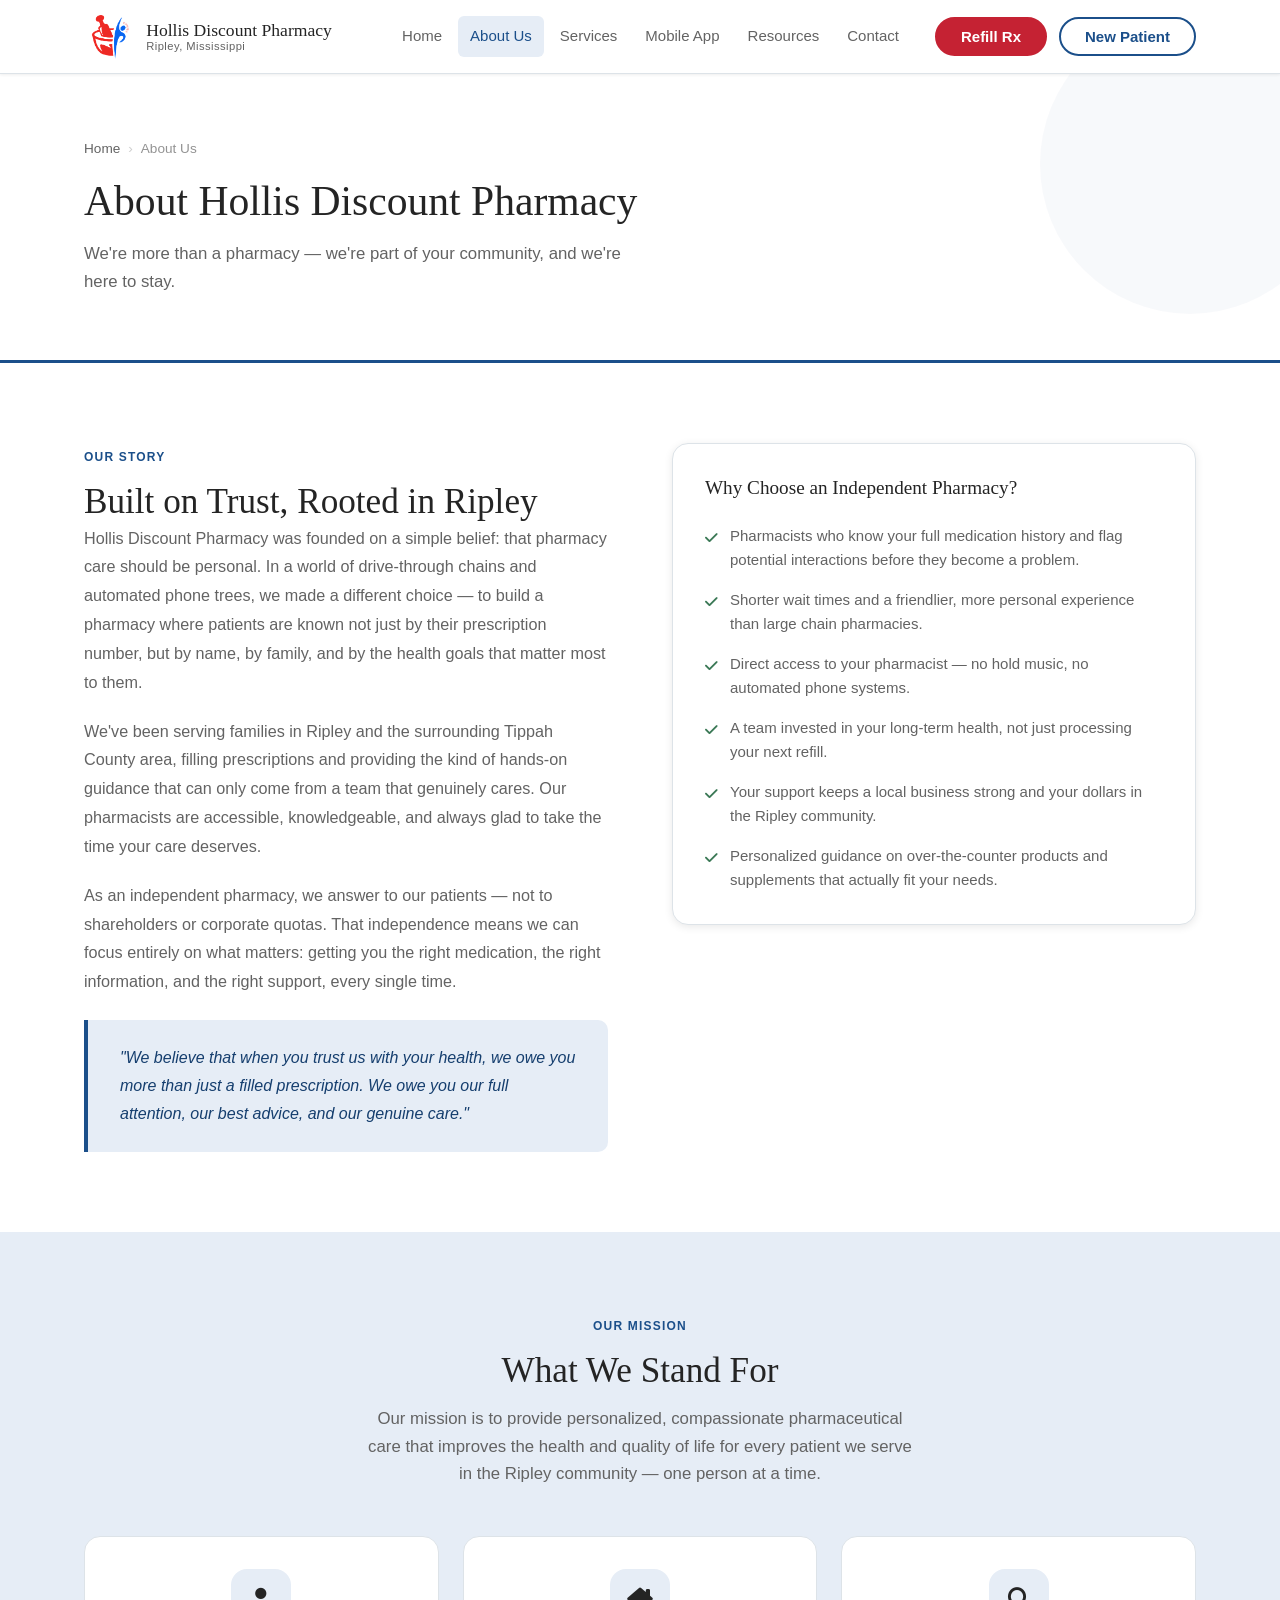
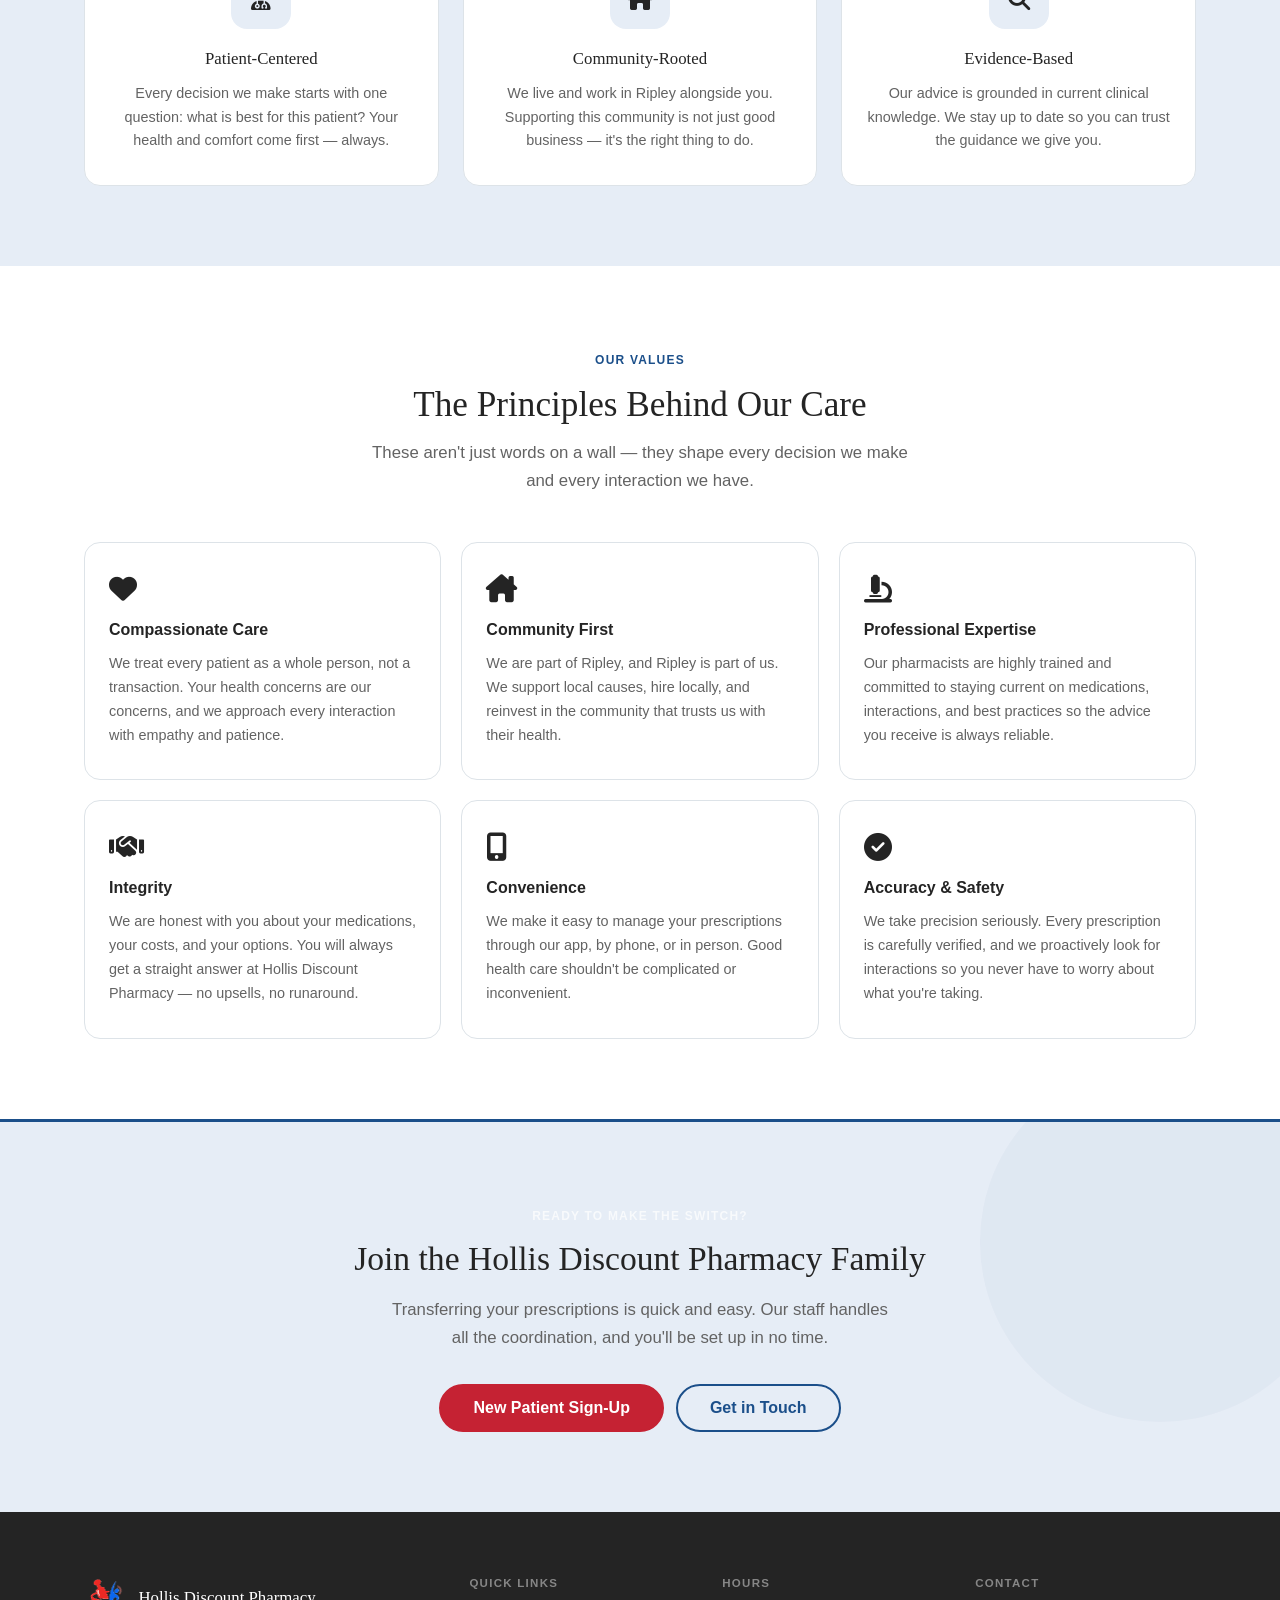
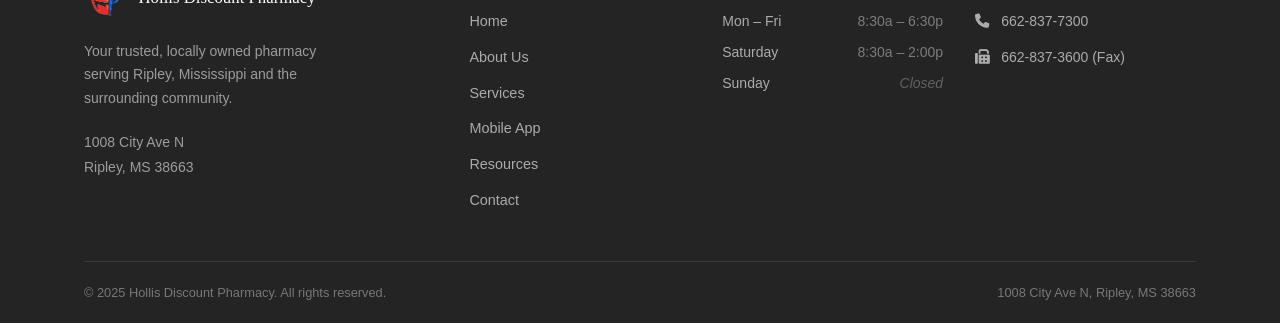
==== commit 6cf60f91: "Replace Rx text logo with PharmacyLogo image - Add assets/pharmacy-logo.png - Swap header and footer" ====
--- a/about.html
+++ b/about.html
@@ -17,7 +17,7 @@
     <div class="container header-inner">
 
       <a href="index.html" class="logo" aria-label="Hollis Discount Pharmacy — Home">
-        <div class="logo-mark" aria-hidden="true">Rx</div>
+        <img src="assets/pharmacy-logo.png" alt="" class="logo-mark" />
         <div class="logo-text">
           <span class="logo-name">Hollis Discount Pharmacy</span>
           <span class="logo-tagline">Ripley, Mississippi</span>
@@ -278,7 +278,7 @@
 
         <div class="footer-col">
           <a href="index.html" class="footer-logo" aria-label="Hollis Discount Pharmacy — Home">
-            <div class="footer-logo-mark" aria-hidden="true">Rx</div>
+            <img src="assets/pharmacy-logo.png" alt="" class="footer-logo-mark" />
             <span class="footer-logo-name">Hollis Discount Pharmacy</span>
           </a>
           <p class="footer-tagline">
--- a/styles.css
+++ b/styles.css
@@ -449,24 +449,16 @@
 }
 
 .logo-mark {
-  width: 42px;
-  height: 42px;
-  background-color: var(--clr-primary);
-  border-radius: var(--r);
-  display: flex;
-  align-items: center;
-  justify-content: center;
-  color: var(--clr-white);
-  font-family: var(--font-serif);
-  font-size: 1.05rem;
-  font-style: italic;
+  width: auto;
+  height: 52px;
+  object-fit: contain;
+  display: block;
   flex-shrink: 0;
-  letter-spacing: -0.02em;
-  transition: background-color var(--tr);
+  transition: opacity var(--tr);
 }
 
 .logo:hover .logo-mark {
-  background-color: var(--clr-primary-dark);
+  opacity: 0.85;
 }
 
 .logo-text {
@@ -1863,17 +1855,10 @@
 }
 
 .footer-logo-mark {
-  width: 38px;
-  height: 38px;
-  background-color: rgba(255, 255, 255, 0.10);
-  border-radius: var(--r-sm);
-  display: flex;
-  align-items: center;
-  justify-content: center;
-  color: var(--clr-white);
-  font-family: var(--font-serif);
-  font-size: 1rem;
-  font-style: italic;
+  width: auto;
+  height: 44px;
+  object-fit: contain;
+  display: block;
   flex-shrink: 0;
 }
 
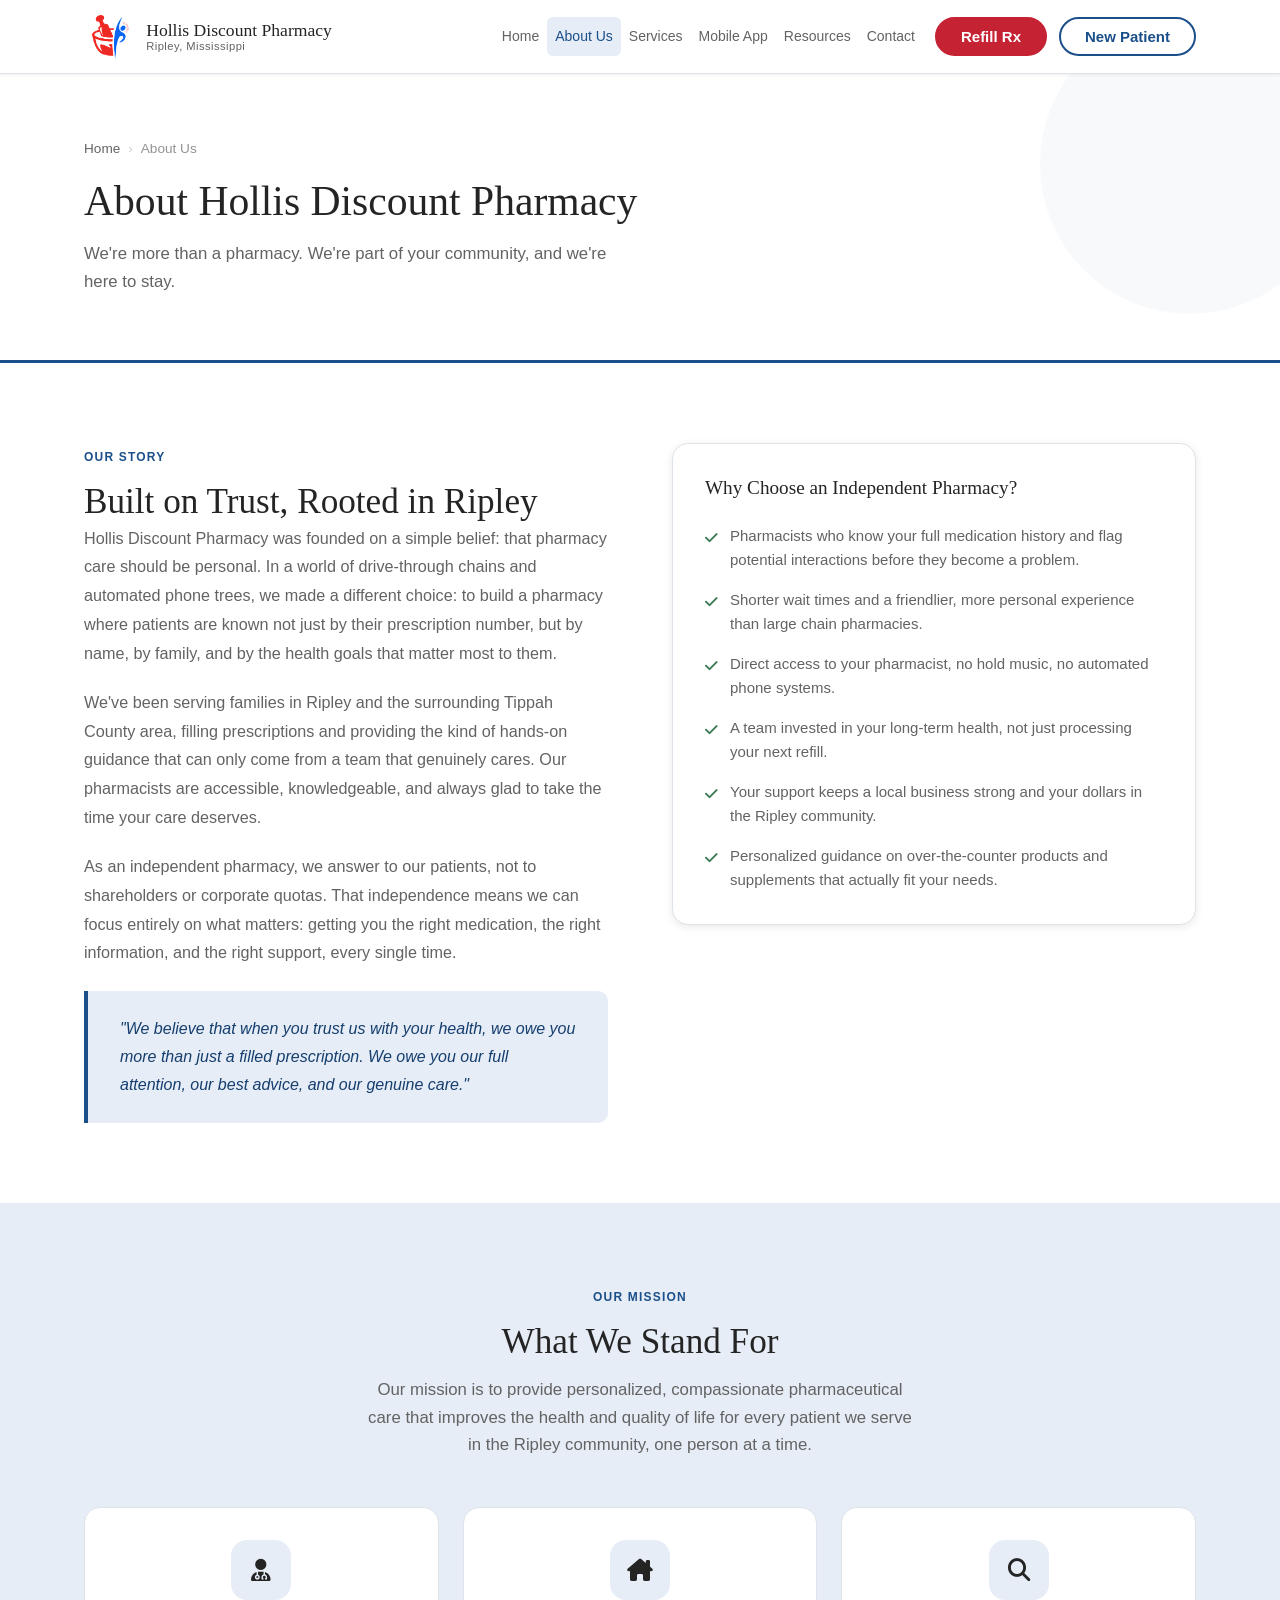
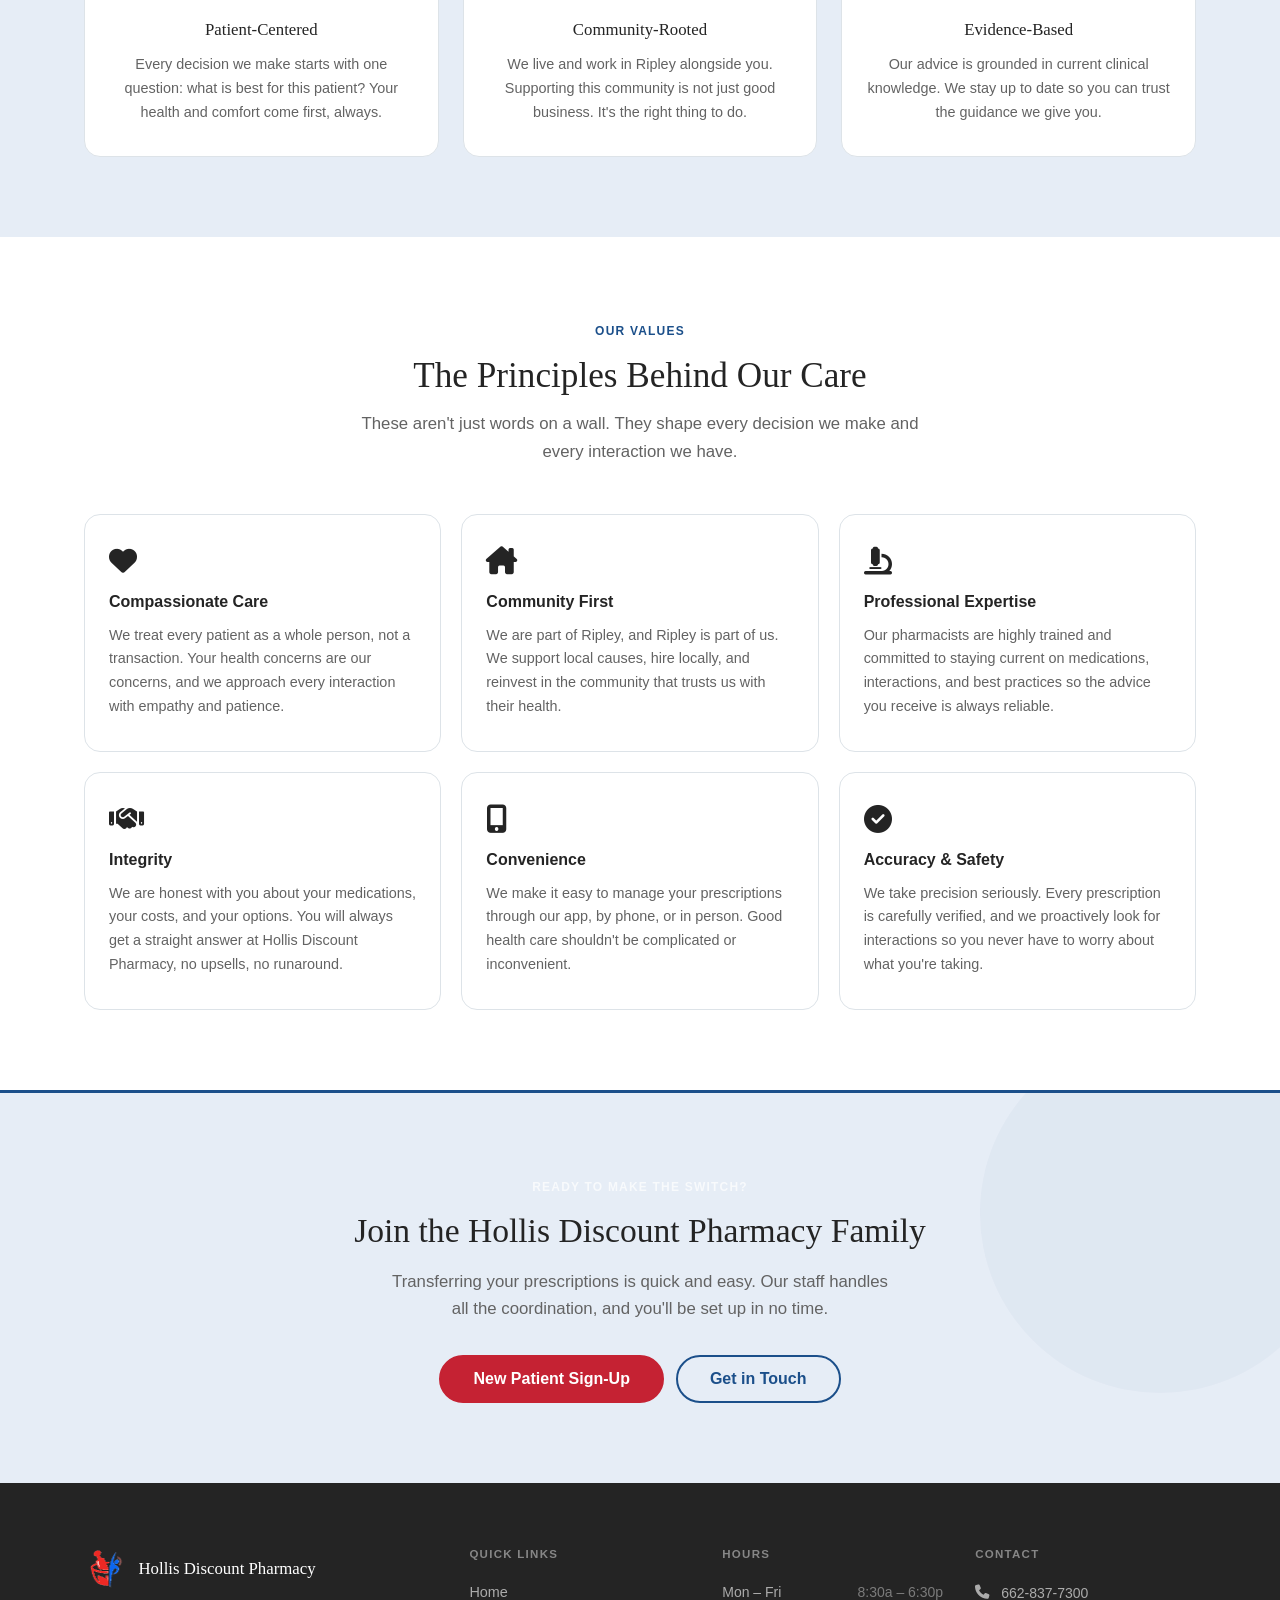
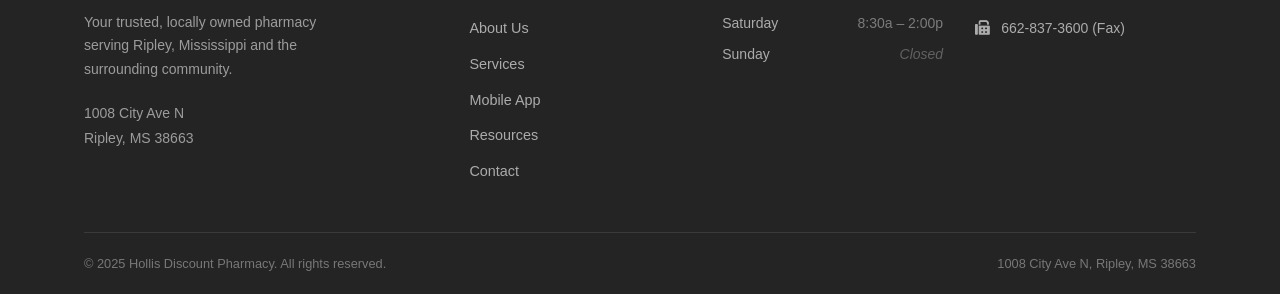
==== commit e35f1493: "Remove em dashes from site copy Co-Authored-By: Claude Opus 4.8 (1M context) <noreply@anthropic.com>" ====
--- a/about.html
+++ b/about.html
@@ -3,8 +3,8 @@
 <head>
   <meta charset="UTF-8" />
   <meta name="viewport" content="width=device-width, initial-scale=1.0" />
-  <meta name="description" content="Learn about Hollis Discount Pharmacy — a locally owned, community-focused pharmacy in Ripley, Mississippi. Our story, mission, and core values." />
-  <title>About Us — Hollis Discount Pharmacy</title>
+  <meta name="description" content="Learn about Hollis Discount Pharmacy, a locally owned, community-focused pharmacy in Ripley, Mississippi. Our story, mission, and core values." />
+  <title>About Us | Hollis Discount Pharmacy</title>
   <link rel="stylesheet" href="styles.css" />
   <link rel="stylesheet" href="https://cdnjs.cloudflare.com/ajax/libs/font-awesome/6.5.1/css/all.min.css" />
 </head>
@@ -16,7 +16,7 @@
   <header class="site-header">
     <div class="container header-inner">
 
-      <a href="index.html" class="logo" aria-label="Hollis Discount Pharmacy — Home">
+      <a href="index.html" class="logo" aria-label="Hollis Discount Pharmacy Home">
         <img src="assets/pharmacy-logo.png" alt="" class="logo-mark" />
         <div class="logo-text">
           <span class="logo-name">Hollis Discount Pharmacy</span>
@@ -76,7 +76,7 @@
           <span aria-current="page">About Us</span>
         </nav>
         <h1 id="page-title">About Hollis Discount Pharmacy</h1>
-        <p>We're more than a pharmacy — we're part of your community, and we're here to stay.</p>
+        <p>We're more than a pharmacy. We're part of your community, and we're here to stay.</p>
       </div>
     </section>
     <!-- END PAGE HERO -->
@@ -95,7 +95,7 @@
             <p>
               Hollis Discount Pharmacy was founded on a simple belief: that pharmacy care should be
               personal. In a world of drive-through chains and automated phone trees, we made
-              a different choice — to build a pharmacy where patients are known not just by their
+              a different choice: to build a pharmacy where patients are known not just by their
               prescription number, but by name, by family, and by the health goals that matter most
               to them.
             </p>
@@ -106,7 +106,7 @@
               always glad to take the time your care deserves.
             </p>
             <p>
-              As an independent pharmacy, we answer to our patients — not to shareholders or
+              As an independent pharmacy, we answer to our patients, not to shareholders or
               corporate quotas. That independence means we can focus entirely on what matters:
               getting you the right medication, the right information, and the right support,
               every single time.
@@ -127,7 +127,7 @@
               <ul class="aside-list">
                 <li class="aside-list-item">Pharmacists who know your full medication history and flag potential interactions before they become a problem.</li>
                 <li class="aside-list-item">Shorter wait times and a friendlier, more personal experience than large chain pharmacies.</li>
-                <li class="aside-list-item">Direct access to your pharmacist — no hold music, no automated phone systems.</li>
+                <li class="aside-list-item">Direct access to your pharmacist, no hold music, no automated phone systems.</li>
                 <li class="aside-list-item">A team invested in your long-term health, not just processing your next refill.</li>
                 <li class="aside-list-item">Your support keeps a local business strong and your dollars in the Ripley community.</li>
                 <li class="aside-list-item">Personalized guidance on over-the-counter products and supplements that actually fit your needs.</li>
@@ -152,7 +152,7 @@
           <p>
             Our mission is to provide personalized, compassionate pharmaceutical care
             that improves the health and quality of life for every patient we serve in
-            the Ripley community — one person at a time.
+            the Ripley community, one person at a time.
           </p>
         </div>
 
@@ -163,7 +163,7 @@
             <h3>Patient-Centered</h3>
             <p>
               Every decision we make starts with one question: what is best for this
-              patient? Your health and comfort come first — always.
+              patient? Your health and comfort come first, always.
             </p>
           </div>
 
@@ -172,7 +172,7 @@
             <h3>Community-Rooted</h3>
             <p>
               We live and work in Ripley alongside you. Supporting this community
-              is not just good business — it's the right thing to do.
+              is not just good business. It's the right thing to do.
             </p>
           </div>
 
@@ -199,7 +199,7 @@
         <div class="section-header section-header--center">
           <span class="section-label">Our Values</span>
           <h2 id="values-heading">The Principles Behind Our Care</h2>
-          <p>These aren't just words on a wall — they shape every decision we make and every interaction we have.</p>
+          <p>These aren't just words on a wall. They shape every decision we make and every interaction we have.</p>
         </div>
 
         <div class="value-cards">
@@ -225,7 +225,7 @@
           <div class="value-card">
             <span class="value-card-icon" aria-hidden="true"><i class="fa-solid fa-handshake"></i></span>
             <h3>Integrity</h3>
-            <p>We are honest with you about your medications, your costs, and your options. You will always get a straight answer at Hollis Discount Pharmacy — no upsells, no runaround.</p>
+            <p>We are honest with you about your medications, your costs, and your options. You will always get a straight answer at Hollis Discount Pharmacy, no upsells, no runaround.</p>
           </div>
 
           <div class="value-card">
@@ -277,7 +277,7 @@
       <div class="footer-grid">
 
         <div class="footer-col">
-          <a href="index.html" class="footer-logo" aria-label="Hollis Discount Pharmacy — Home">
+          <a href="index.html" class="footer-logo" aria-label="Hollis Discount Pharmacy Home">
             <img src="assets/pharmacy-logo.png" alt="" class="footer-logo-mark" />
             <span class="footer-logo-name">Hollis Discount Pharmacy</span>
           </a>
--- a/styles.css
+++ b/styles.css
@@ -1,5 +1,5 @@
 /* ==================================================
-   Hollis Discount Pharmacy — Main Stylesheet
+   Hollis Discount Pharmacy - Main Stylesheet
    styles.css
    ==================================================
 
@@ -31,8 +31,8 @@
    24. Map Placeholder
    25. Site Footer
    26. Utilities
-   27. Responsive — Tablet (max-width: 960px)
-   28. Responsive — Mobile (max-width: 640px)
+   27. Responsive - Tablet (max-width: 960px)
+   28. Responsive - Mobile (max-width: 640px)
    ================================================== */
 
 
@@ -332,7 +332,7 @@
   transform: translateY(1px);
 }
 
-/* Primary — teal fill */
+/* Primary - teal fill */
 .btn-primary {
   background-color: var(--clr-primary);
   border-color: var(--clr-primary);
@@ -346,7 +346,7 @@
   box-shadow: var(--sh-sm);
 }
 
-/* Accent — orange fill (main CTA) */
+/* Accent - orange fill (main CTA) */
 .btn-accent {
   background-color: var(--clr-accent);
   border-color: var(--clr-accent);
@@ -360,7 +360,7 @@
   box-shadow: var(--sh-sm);
 }
 
-/* Outline — teal border on light background */
+/* Outline - teal border on light background */
 .btn-outline {
   background-color: transparent;
   border-color: var(--clr-primary);
@@ -372,7 +372,7 @@
   color: var(--clr-white);
 }
 
-/* Outline white — white border on dark background */
+/* Outline white - white border on dark background */
 .btn-outline-white {
   background-color: transparent;
   border-color: rgba(255, 255, 255, 0.70);
@@ -436,7 +436,7 @@
 .header-inner {
   display: flex;
   align-items: center;
-  gap: var(--sp-6);
+  gap: var(--sp-3);
   height: 100%;
 }
 
@@ -495,18 +495,19 @@
 .nav-list {
   display: flex;
   align-items: center;
-  gap: var(--sp-1);
+  gap: 0;
 }
 
 .nav-list a {
   display: block;
-  padding: var(--sp-2) var(--sp-3);
-  font-size: 0.9375rem;
+  padding: var(--sp-2) var(--sp-2);
+  font-size: 0.875rem;
   font-weight: 500;
   color: var(--clr-text-muted);
   border-radius: var(--r-sm);
   text-decoration: none;
   transition: color var(--tr), background-color var(--tr);
+  white-space: nowrap;
 }
 
 .nav-list a:hover,
@@ -1999,7 +2000,7 @@
 }
 
 
-/* ─── 27. Responsive — Tablet (max-width: 960px) ────────────── */
+/* ─── 27. Responsive - Tablet (max-width: 960px) ────────────── */
 
 @media (max-width: 960px) {
   :root {
@@ -2106,7 +2107,7 @@
 }
 
 
-/* ─── 28. Responsive — Mobile (max-width: 640px) ────────────── */
+/* ─── 28. Responsive - Mobile (max-width: 640px) ────────────── */
 
 @media (max-width: 640px) {
   :root {
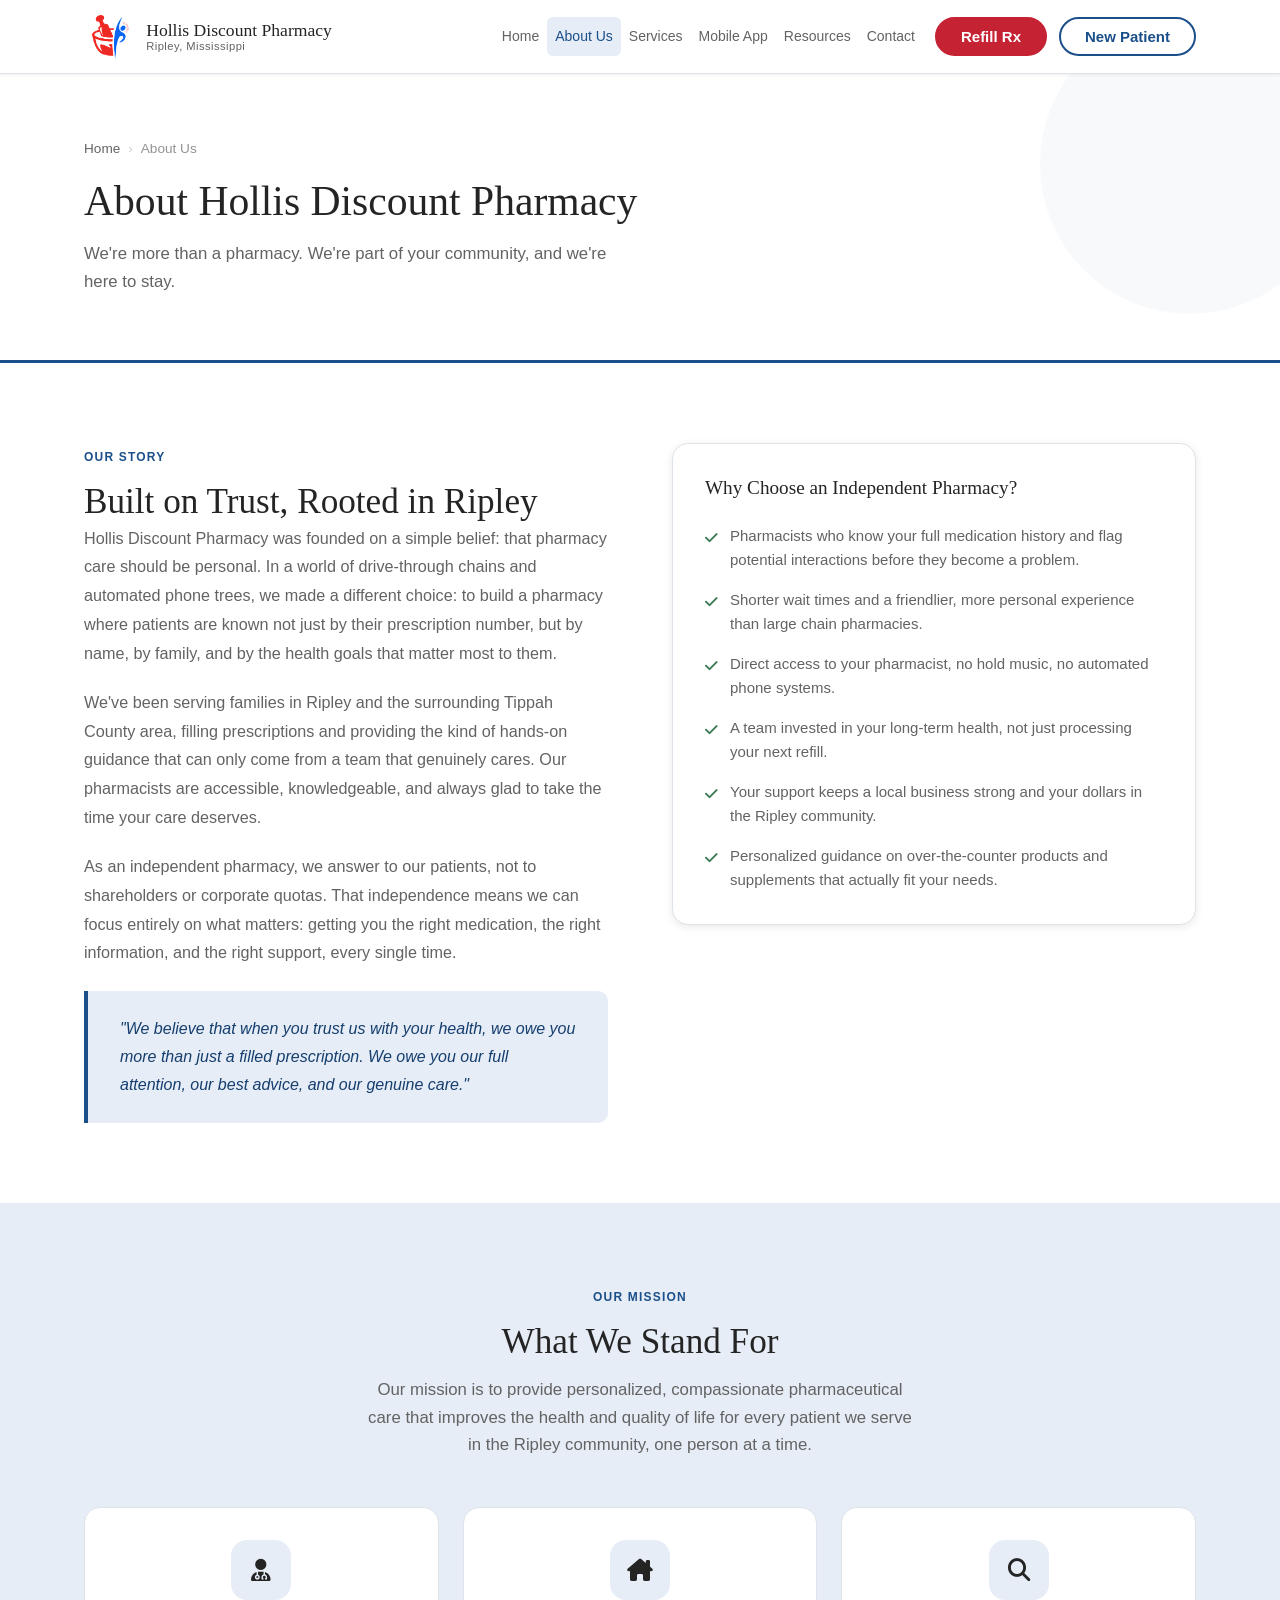
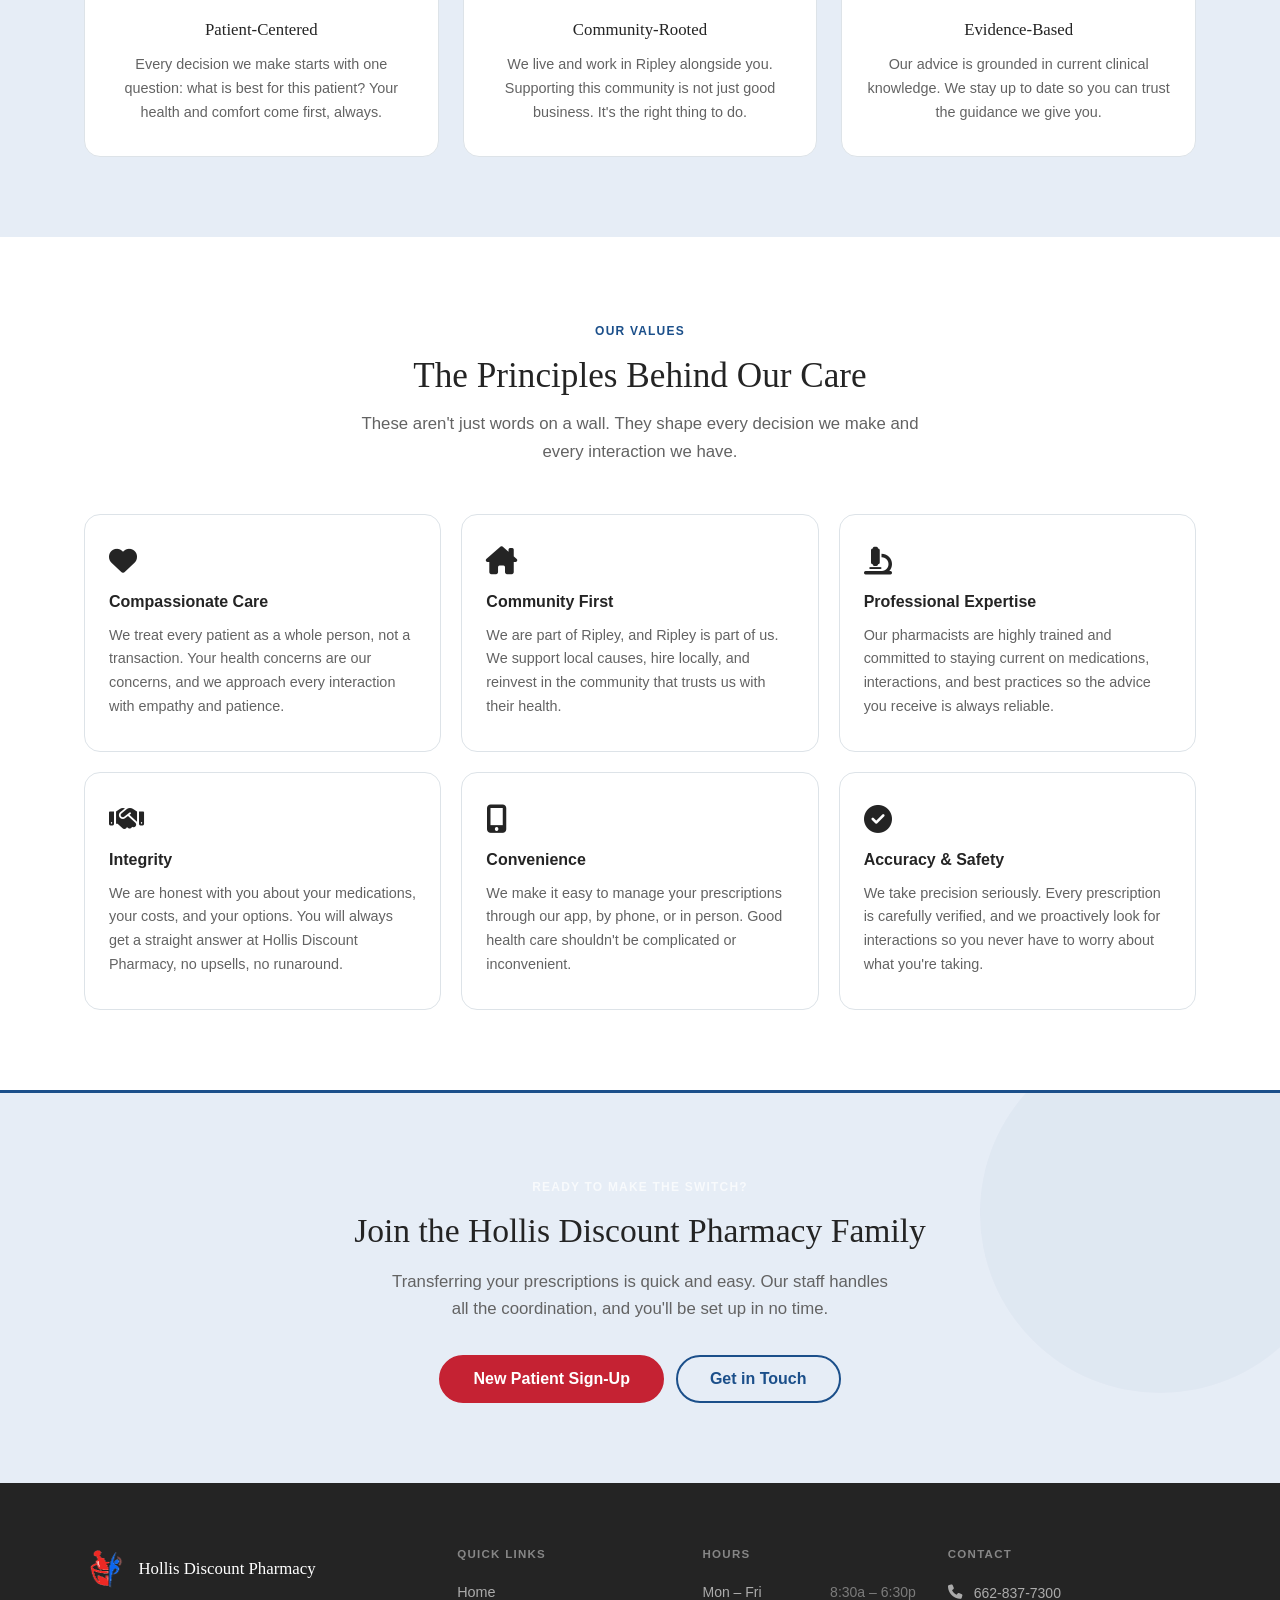
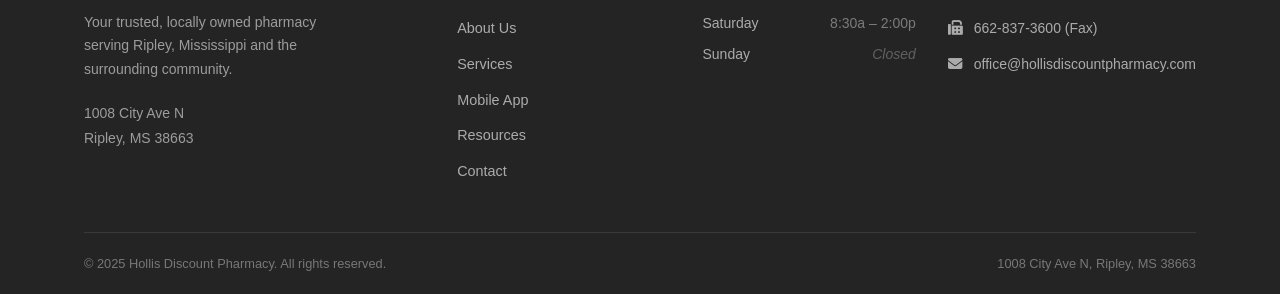
==== commit 96fc1290: "Add contact email to footer, contact strip, and contact details Co-Authored-By: Claude Opus 4.8 (1M " ====
--- a/about.html
+++ b/about.html
@@ -34,14 +34,14 @@
           <li><a href="contact.html">Contact</a></li>
         </ul>
         <div class="nav-mobile-actions">
-          <a href="https://portal.digitalpharmacist.com/?pharmacy_id=de89efa8-b64d-4771-a202-6c72bf57dea4" class="btn btn-accent btn-lg">Refill a Prescription</a>
+          <a href="contact.html" class="btn btn-accent btn-lg">Refill a Prescription</a>
           <!-- TODO: Replace # with your new patient registration URL -->
           <a href="contact.html" class="btn btn-outline btn-lg">New Patient Sign-Up</a>
         </div>
       </nav>
 
       <div class="header-actions">
-        <a href="https://portal.digitalpharmacist.com/?pharmacy_id=de89efa8-b64d-4771-a202-6c72bf57dea4" class="btn btn-accent">Refill Rx</a>
+        <a href="contact.html" class="btn btn-accent">Refill Rx</a>
         <!-- TODO: Replace # with your new patient registration URL -->
         <a href="contact.html" class="btn btn-outline">New Patient</a>
       </div>
@@ -330,6 +330,9 @@
             <a href="tel:6628373600" class="footer-contact-link">
               <span aria-hidden="true"><i class="fa-solid fa-fax"></i></span> 662-837-3600 (Fax)
             </a>
+            <a href="mailto:office@hollisdiscountpharmacy.com" class="footer-contact-link">
+              <span aria-hidden="true"><i class="fa-solid fa-envelope"></i></span> office@hollisdiscountpharmacy.com
+            </a>
           </div>
         </div>
 
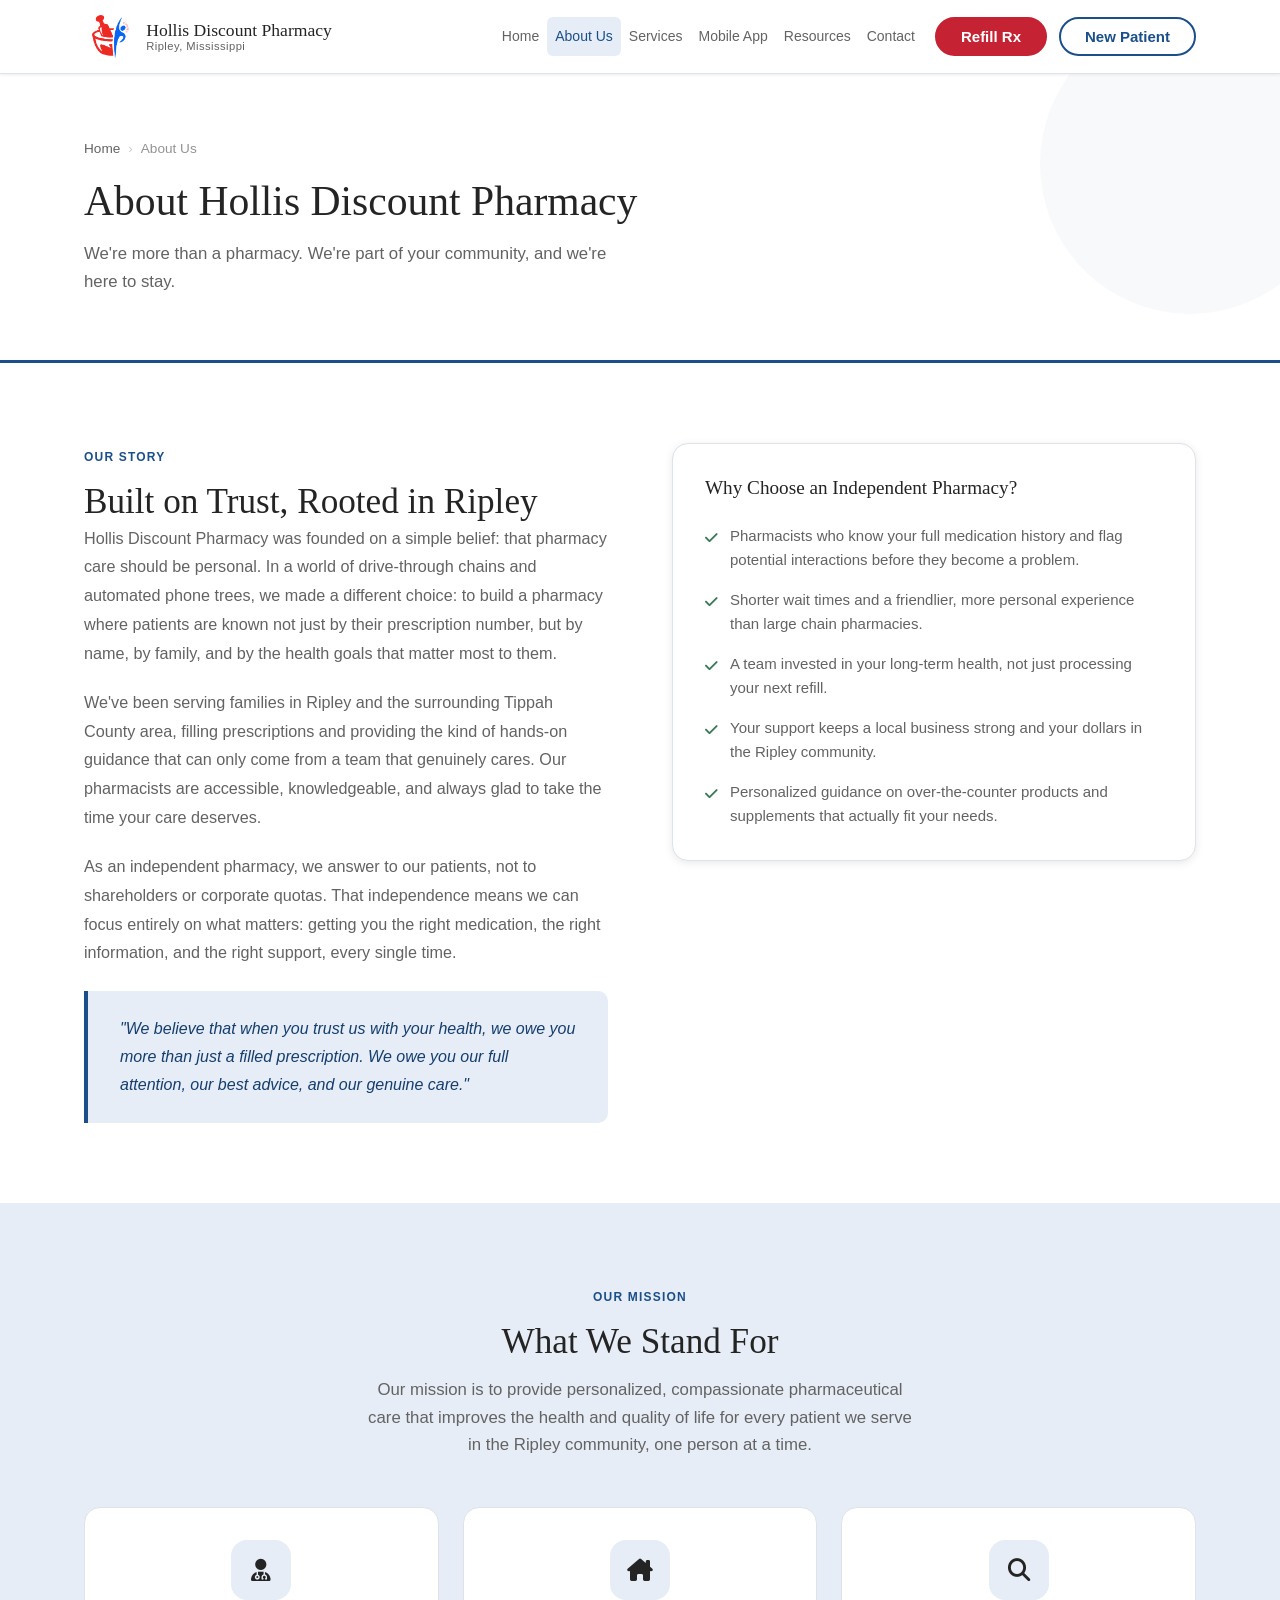
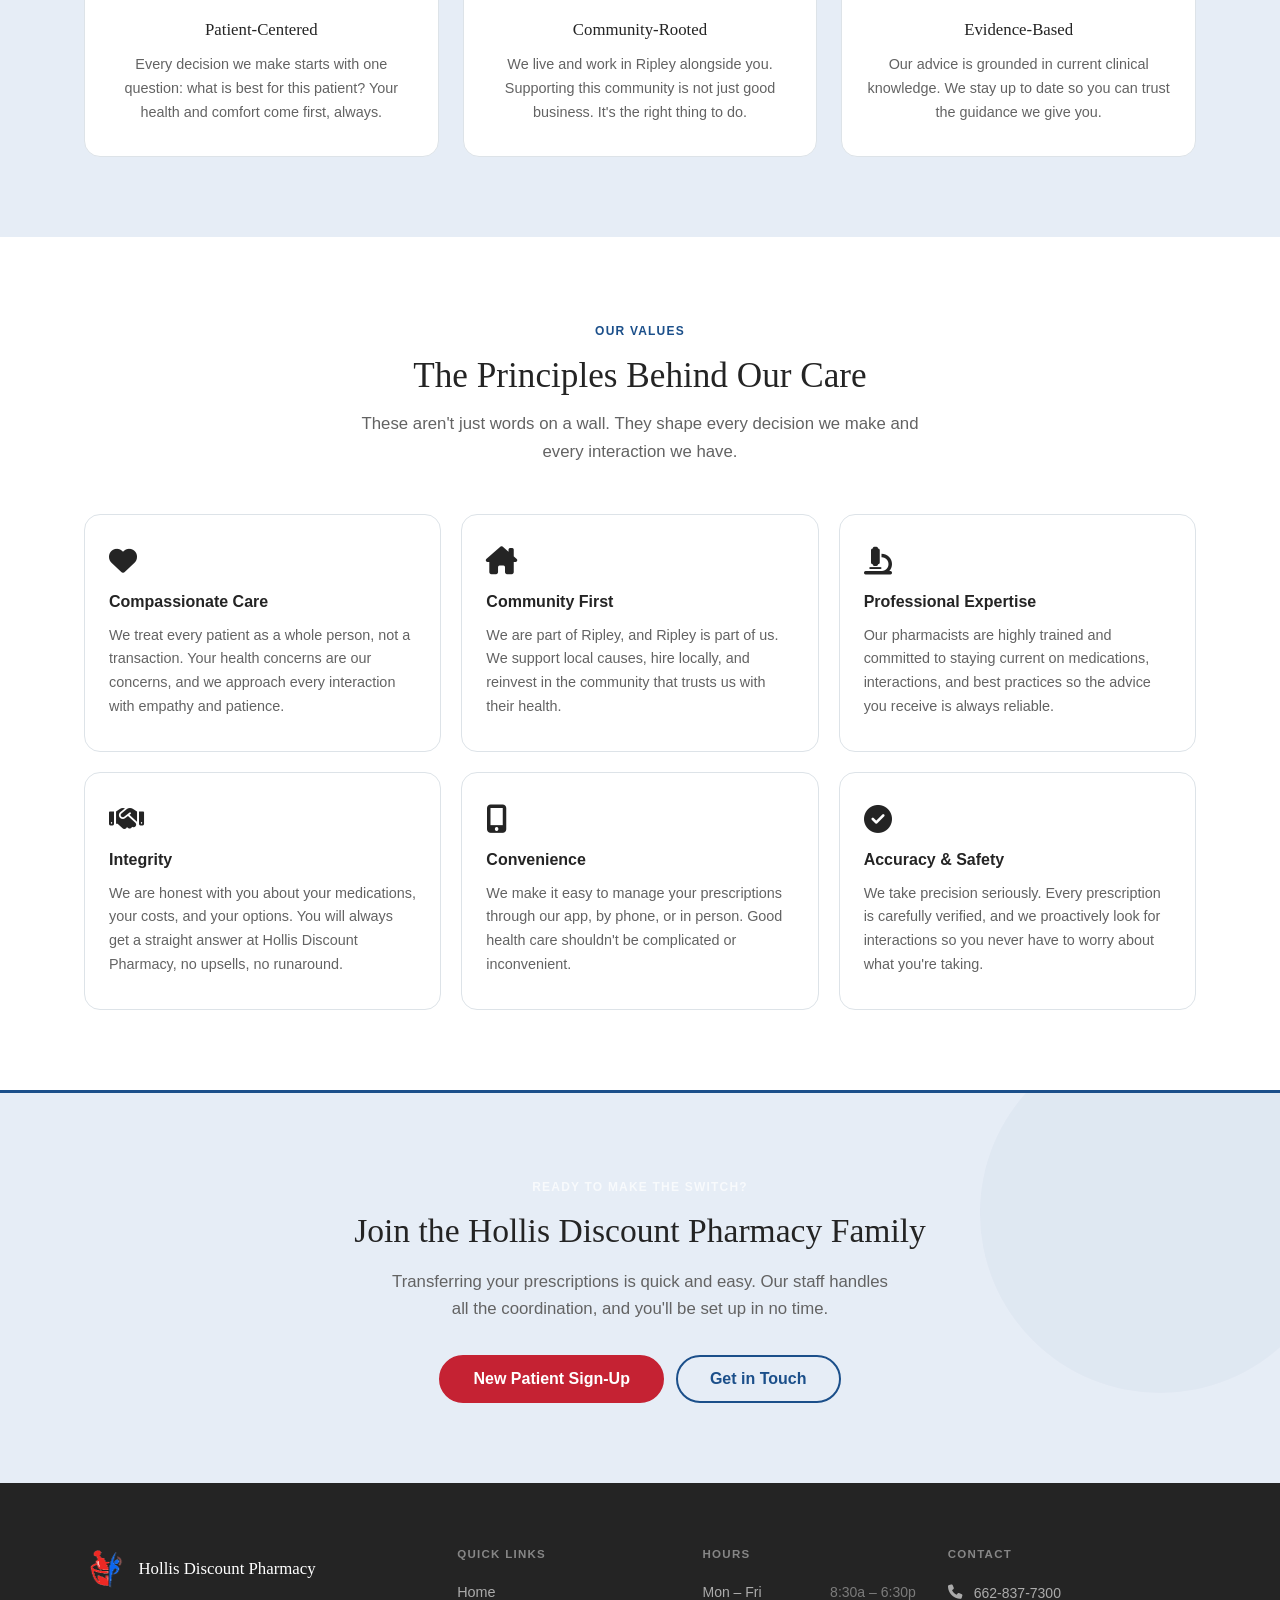
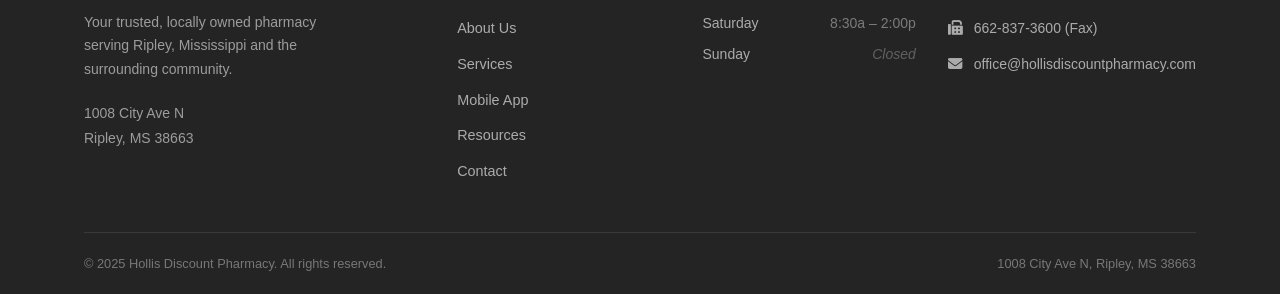
==== commit 93d30b35: "Remove 'direct access to your pharmacist' line from About Us page" ====
--- a/about.html
+++ b/about.html
@@ -127,7 +127,6 @@
               <ul class="aside-list">
                 <li class="aside-list-item">Pharmacists who know your full medication history and flag potential interactions before they become a problem.</li>
                 <li class="aside-list-item">Shorter wait times and a friendlier, more personal experience than large chain pharmacies.</li>
-                <li class="aside-list-item">Direct access to your pharmacist, no hold music, no automated phone systems.</li>
                 <li class="aside-list-item">A team invested in your long-term health, not just processing your next refill.</li>
                 <li class="aside-list-item">Your support keeps a local business strong and your dollars in the Ripley community.</li>
                 <li class="aside-list-item">Personalized guidance on over-the-counter products and supplements that actually fit your needs.</li>
--- a/styles.css
+++ b/styles.css
@@ -2206,3 +2206,23 @@
     height: 260px;
   }
 }
+
+/* Contact form status message */
+.form-status {
+  margin-top: 1rem;
+  padding: 0.85rem 1rem;
+  border-radius: 8px;
+  font-weight: 500;
+  font-size: 0.95rem;
+  line-height: 1.5;
+}
+.form-status--success {
+  background: #e7f5ec;
+  color: #1d6b3a;
+  border: 1px solid #b6e0c4;
+}
+.form-status--error {
+  background: #fdecea;
+  color: #b3261e;
+  border: 1px solid #f5c6c0;
+}
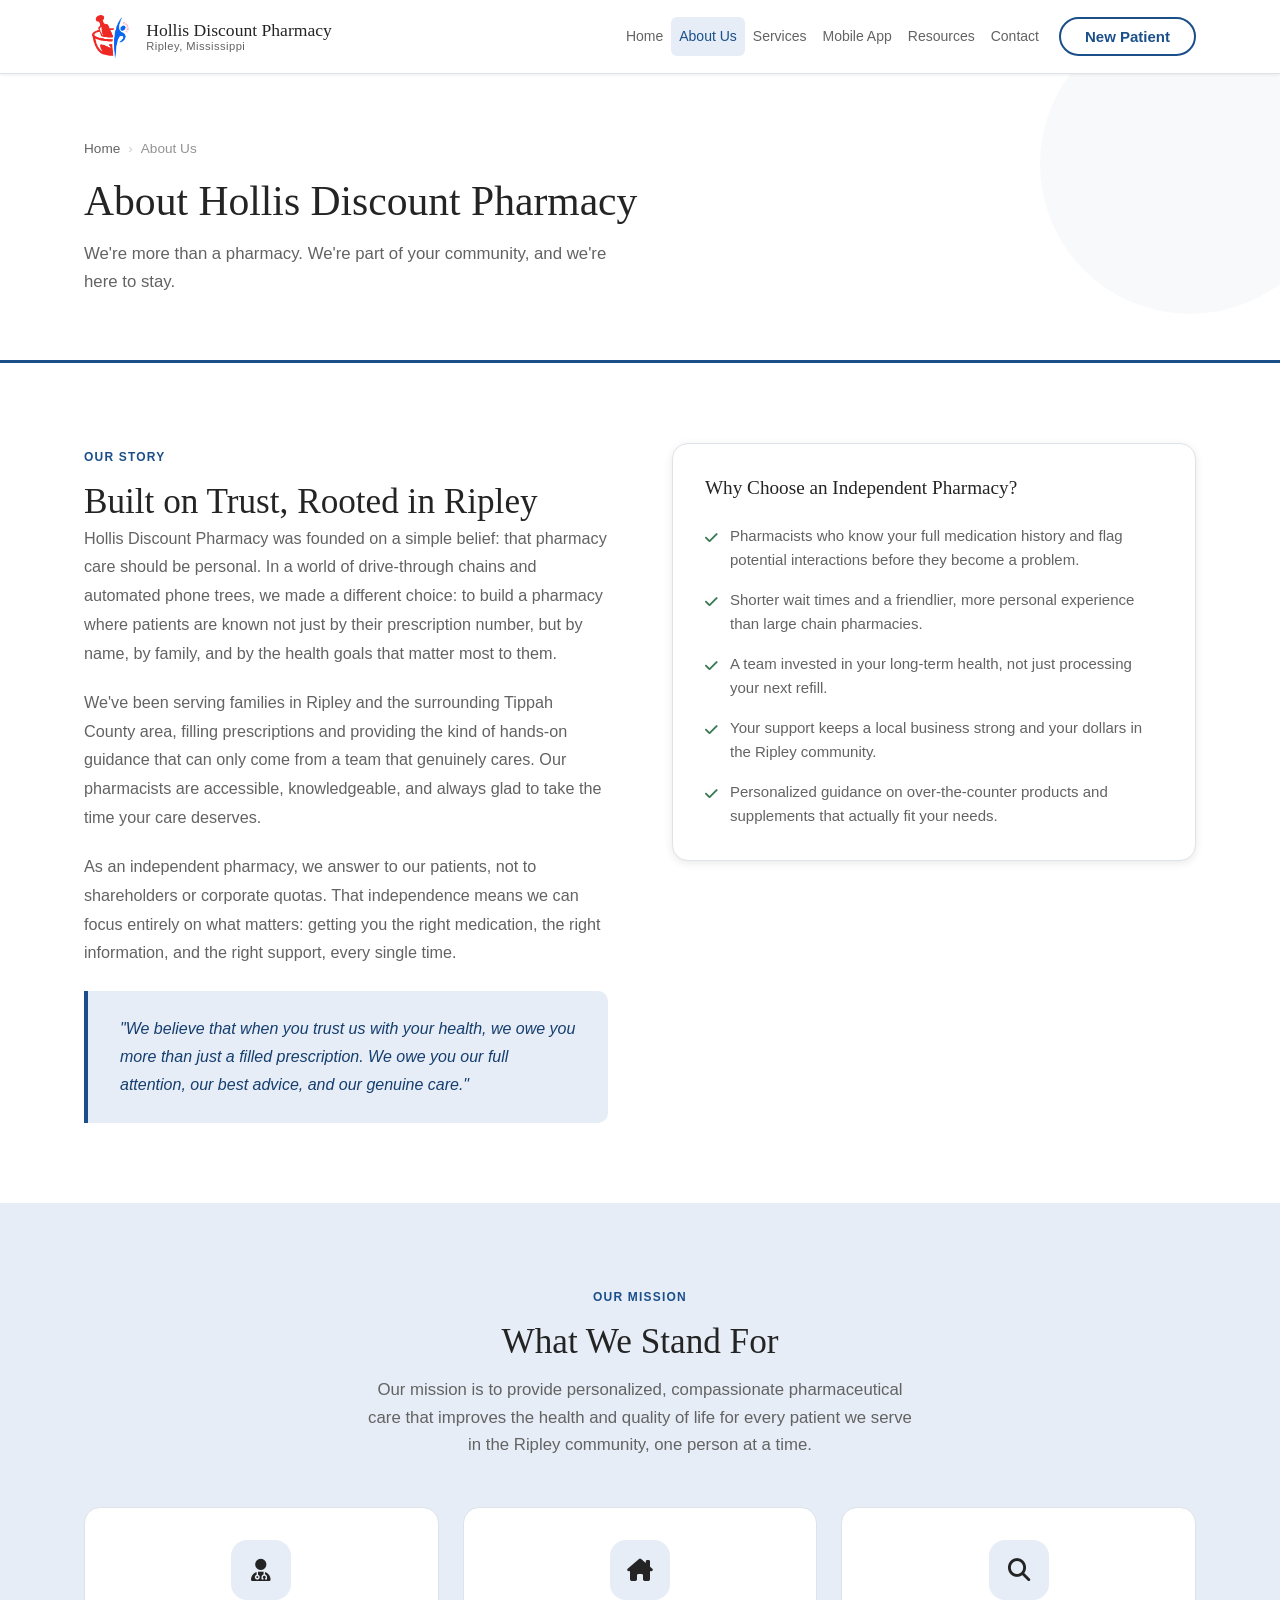
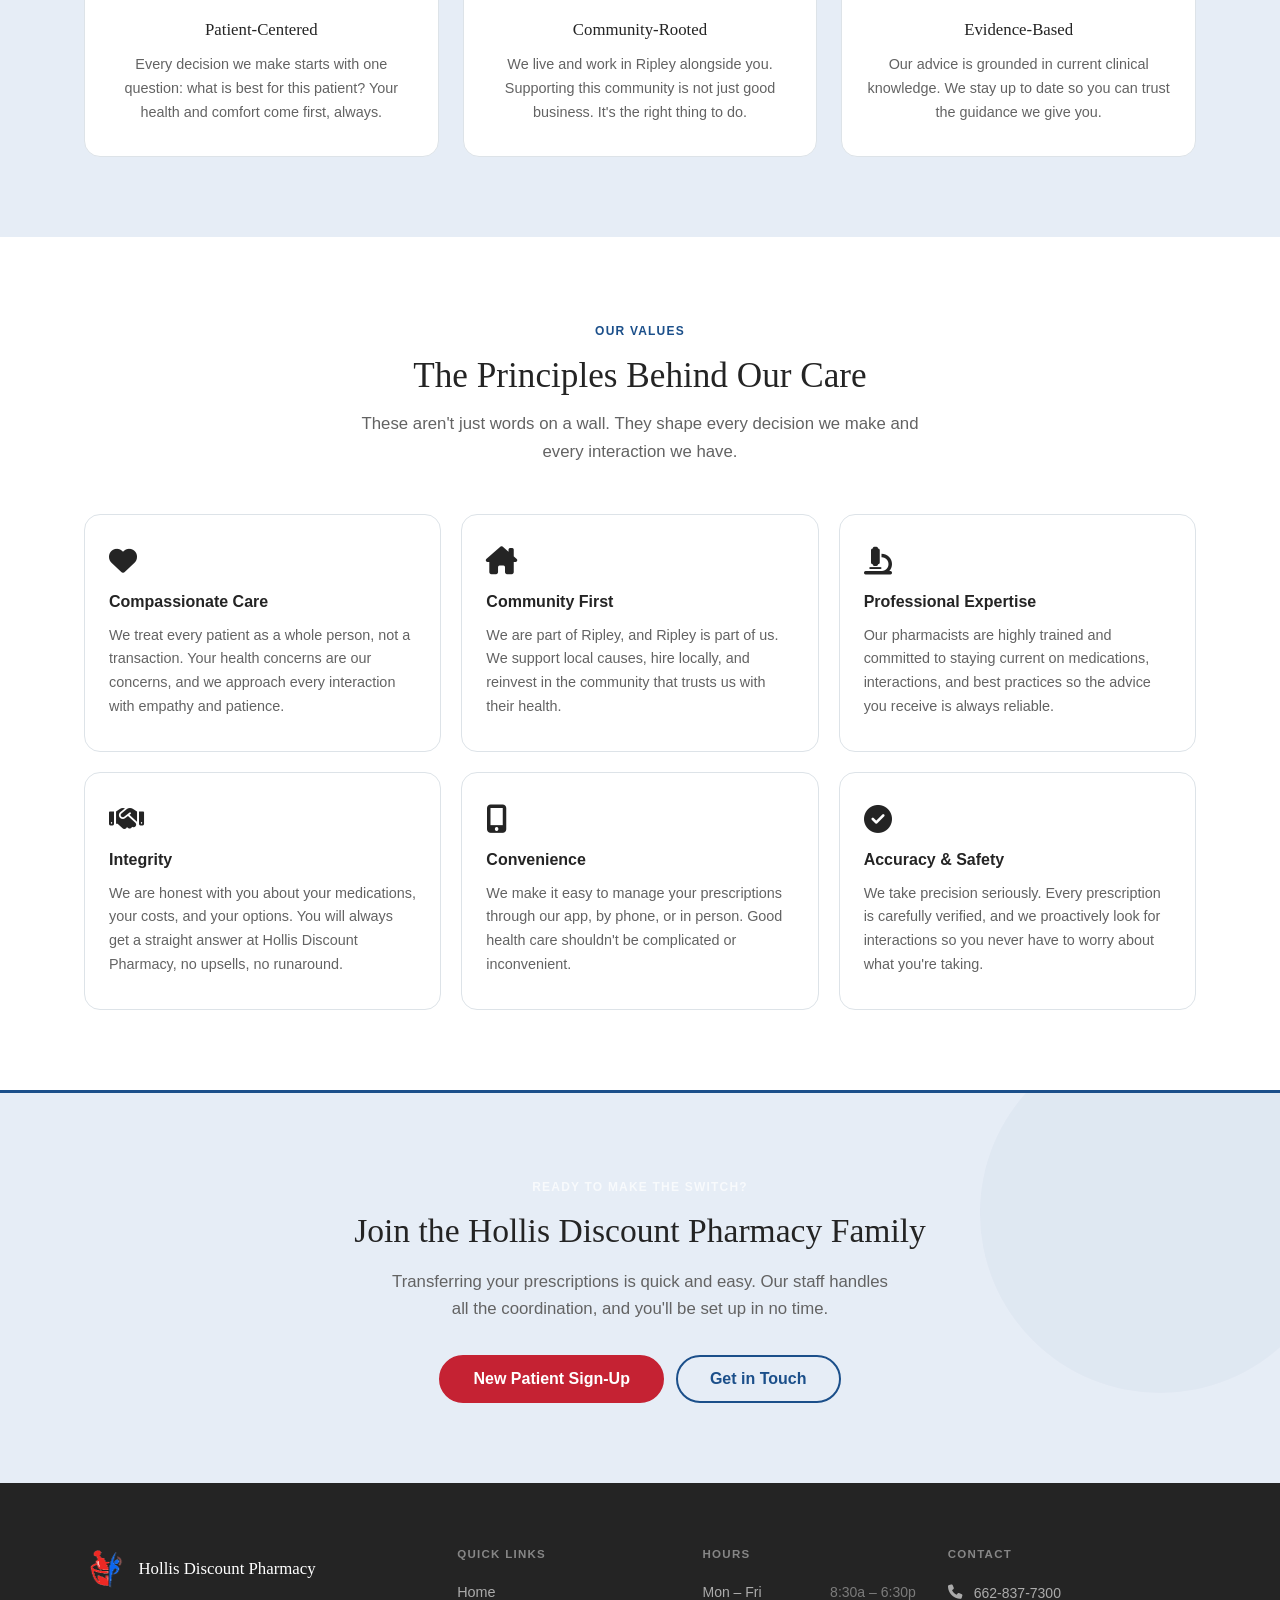
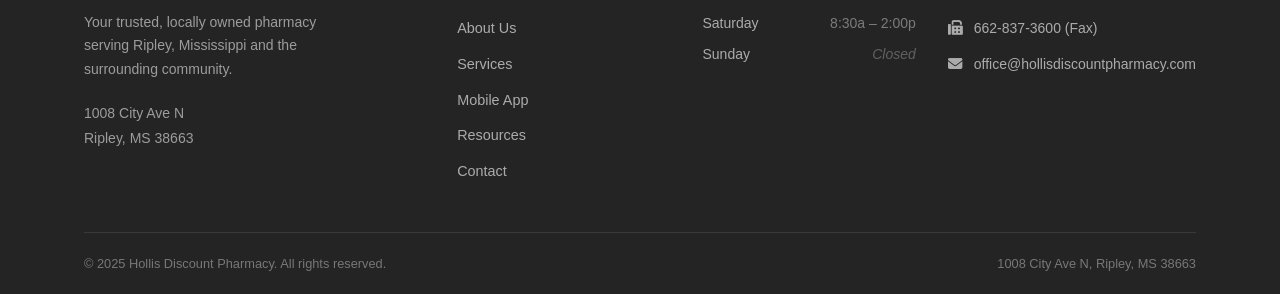
==== commit e7fccc87: "Remove online refill requests and rebuild New Patient form for HIPAA compliance Refill buttons route" ====
--- a/about.html
+++ b/about.html
@@ -34,16 +34,12 @@
           <li><a href="contact.html">Contact</a></li>
         </ul>
         <div class="nav-mobile-actions">
-          <a href="contact.html" class="btn btn-accent btn-lg">Refill a Prescription</a>
-          <!-- TODO: Replace # with your new patient registration URL -->
-          <a href="contact.html" class="btn btn-outline btn-lg">New Patient Sign-Up</a>
+          <a href="contact.html#new-patient-request" class="btn btn-outline btn-lg">New Patient Sign-Up</a>
         </div>
       </nav>
 
       <div class="header-actions">
-        <a href="contact.html" class="btn btn-accent">Refill Rx</a>
-        <!-- TODO: Replace # with your new patient registration URL -->
-        <a href="contact.html" class="btn btn-outline">New Patient</a>
+        <a href="contact.html#new-patient-request" class="btn btn-outline">New Patient</a>
       </div>
 
       <button
@@ -257,8 +253,7 @@
           coordination, and you'll be set up in no time.
         </p>
         <div class="btn-group">
-          <!-- TODO: Replace # with your new patient registration URL -->
-          <a href="contact.html" class="btn btn-accent btn-lg">New Patient Sign-Up</a>
+          <a href="contact.html#new-patient-request" class="btn btn-accent btn-lg">New Patient Sign-Up</a>
           <a href="contact.html" class="btn btn-outline btn-lg">Get in Touch</a>
         </div>
       </div>
--- a/styles.css
+++ b/styles.css
@@ -682,7 +682,7 @@
 
 .action-cards {
   display: grid;
-  grid-template-columns: repeat(4, 1fr);
+  grid-template-columns: repeat(3, 1fr);
   gap: var(--sp-5);
 }
 
@@ -1600,6 +1600,12 @@
   grid-template-columns: 1fr 1.5fr;
   gap: var(--sp-10);
   align-items: start;
+}
+
+.contact-forms-stack {
+  display: flex;
+  flex-direction: column;
+  gap: var(--sp-8);
 }
 
 .contact-info-block {
@@ -2067,7 +2073,7 @@
 
   /* Grid collapsing */
   .action-cards {
-    grid-template-columns: repeat(2, 1fr);
+    grid-template-columns: repeat(3, 1fr);
   }
 
   .welcome-grid,
